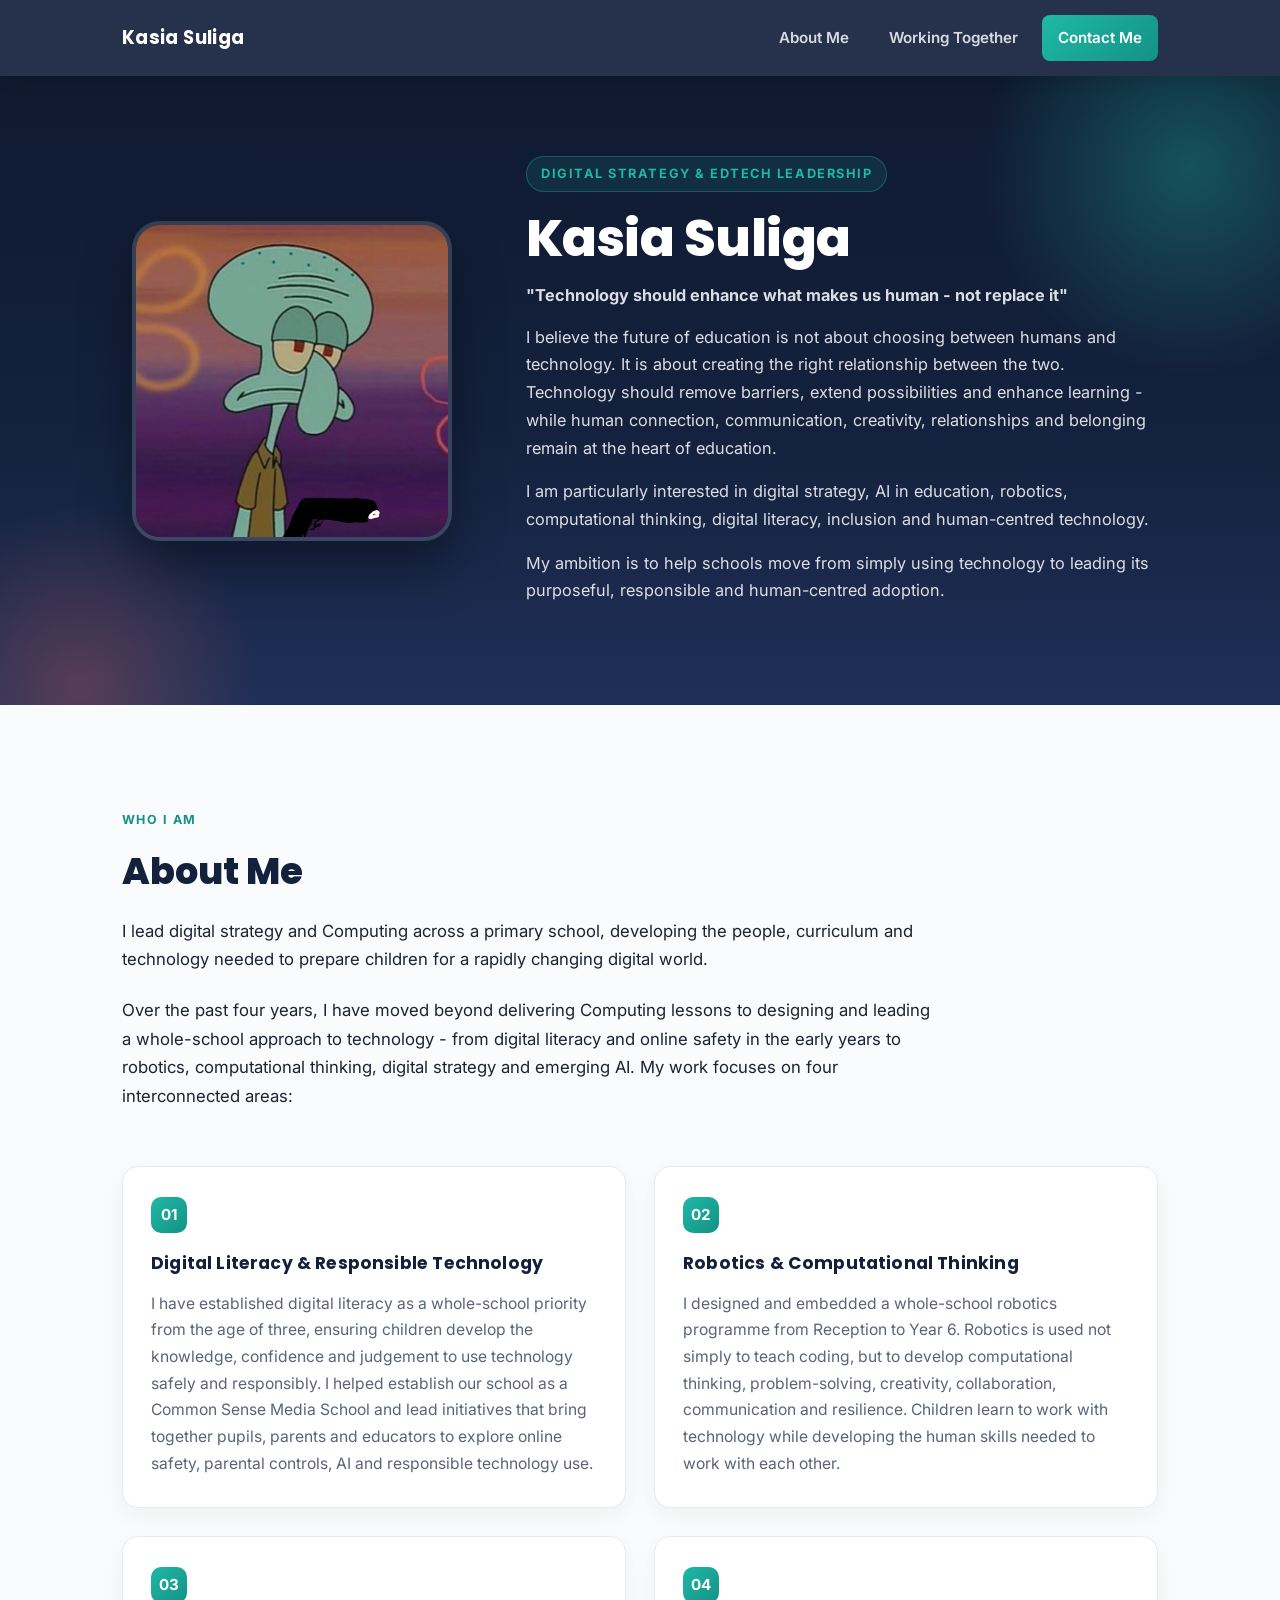
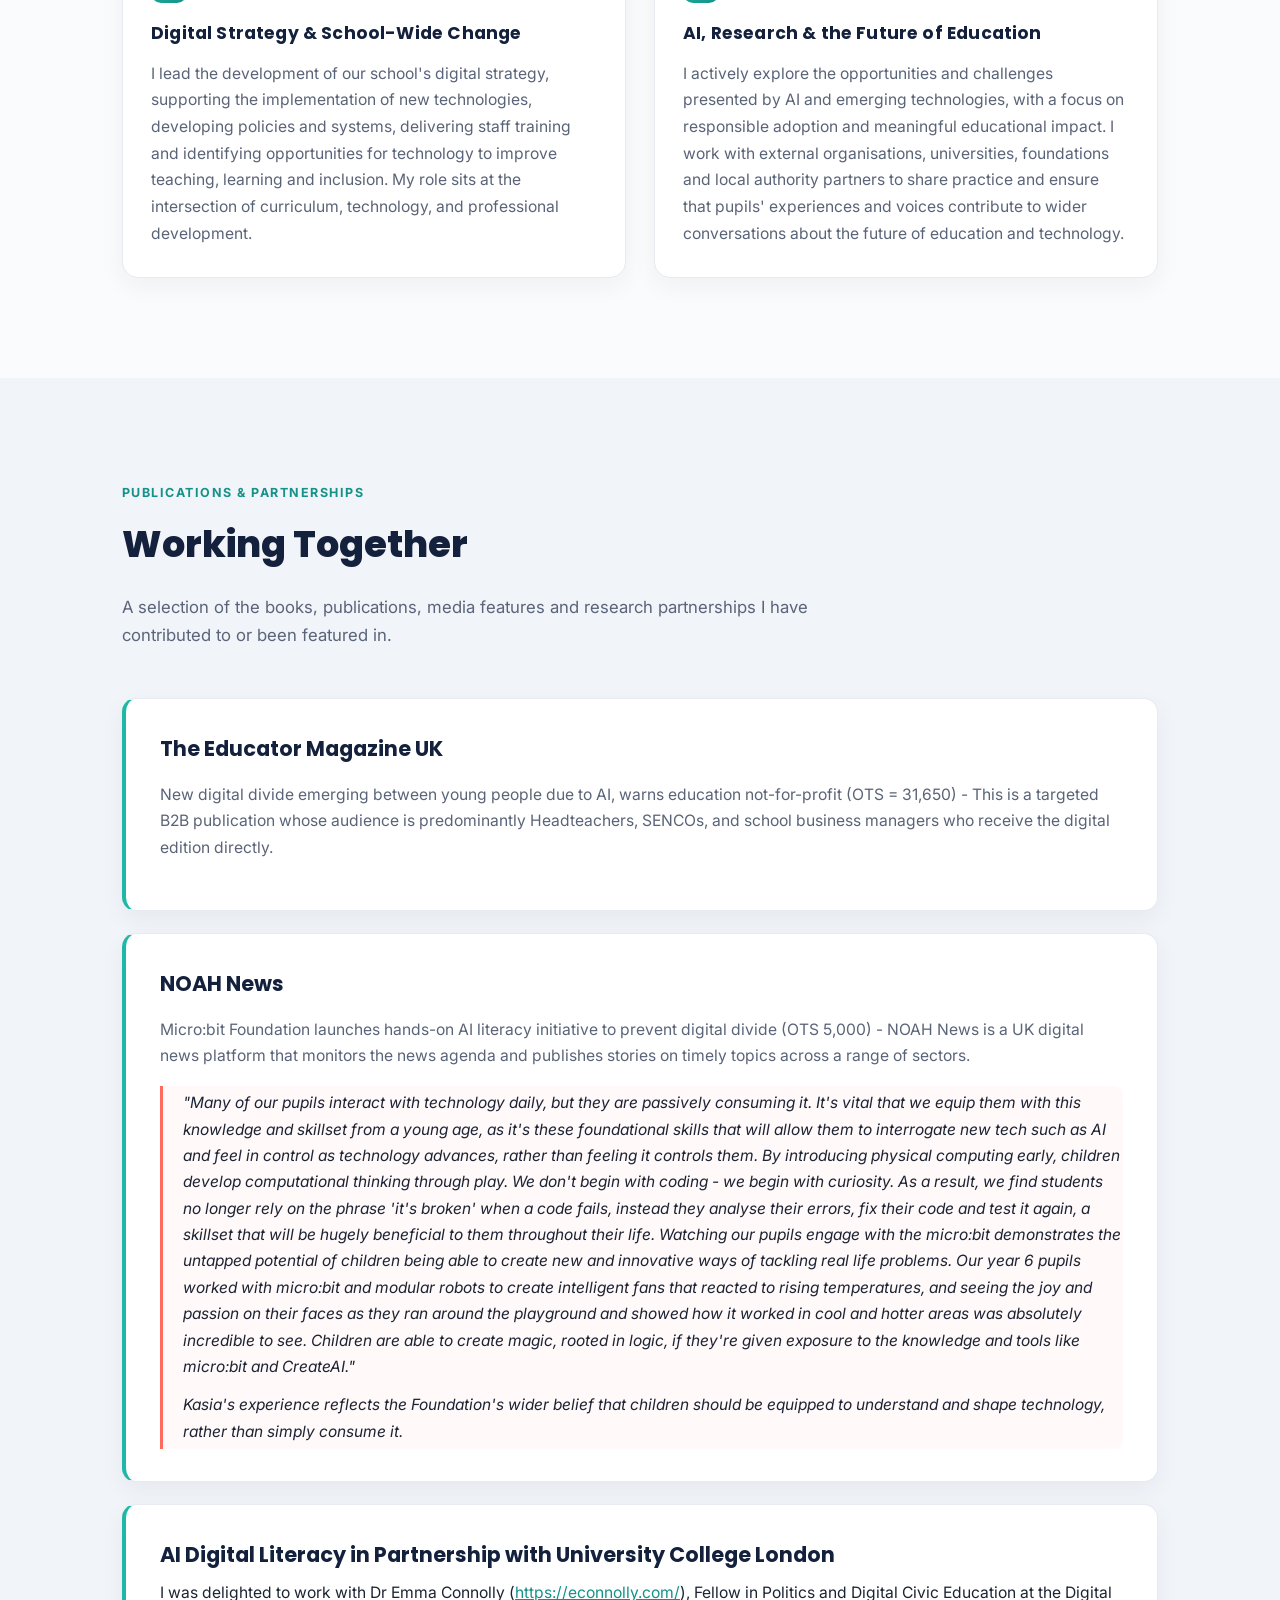
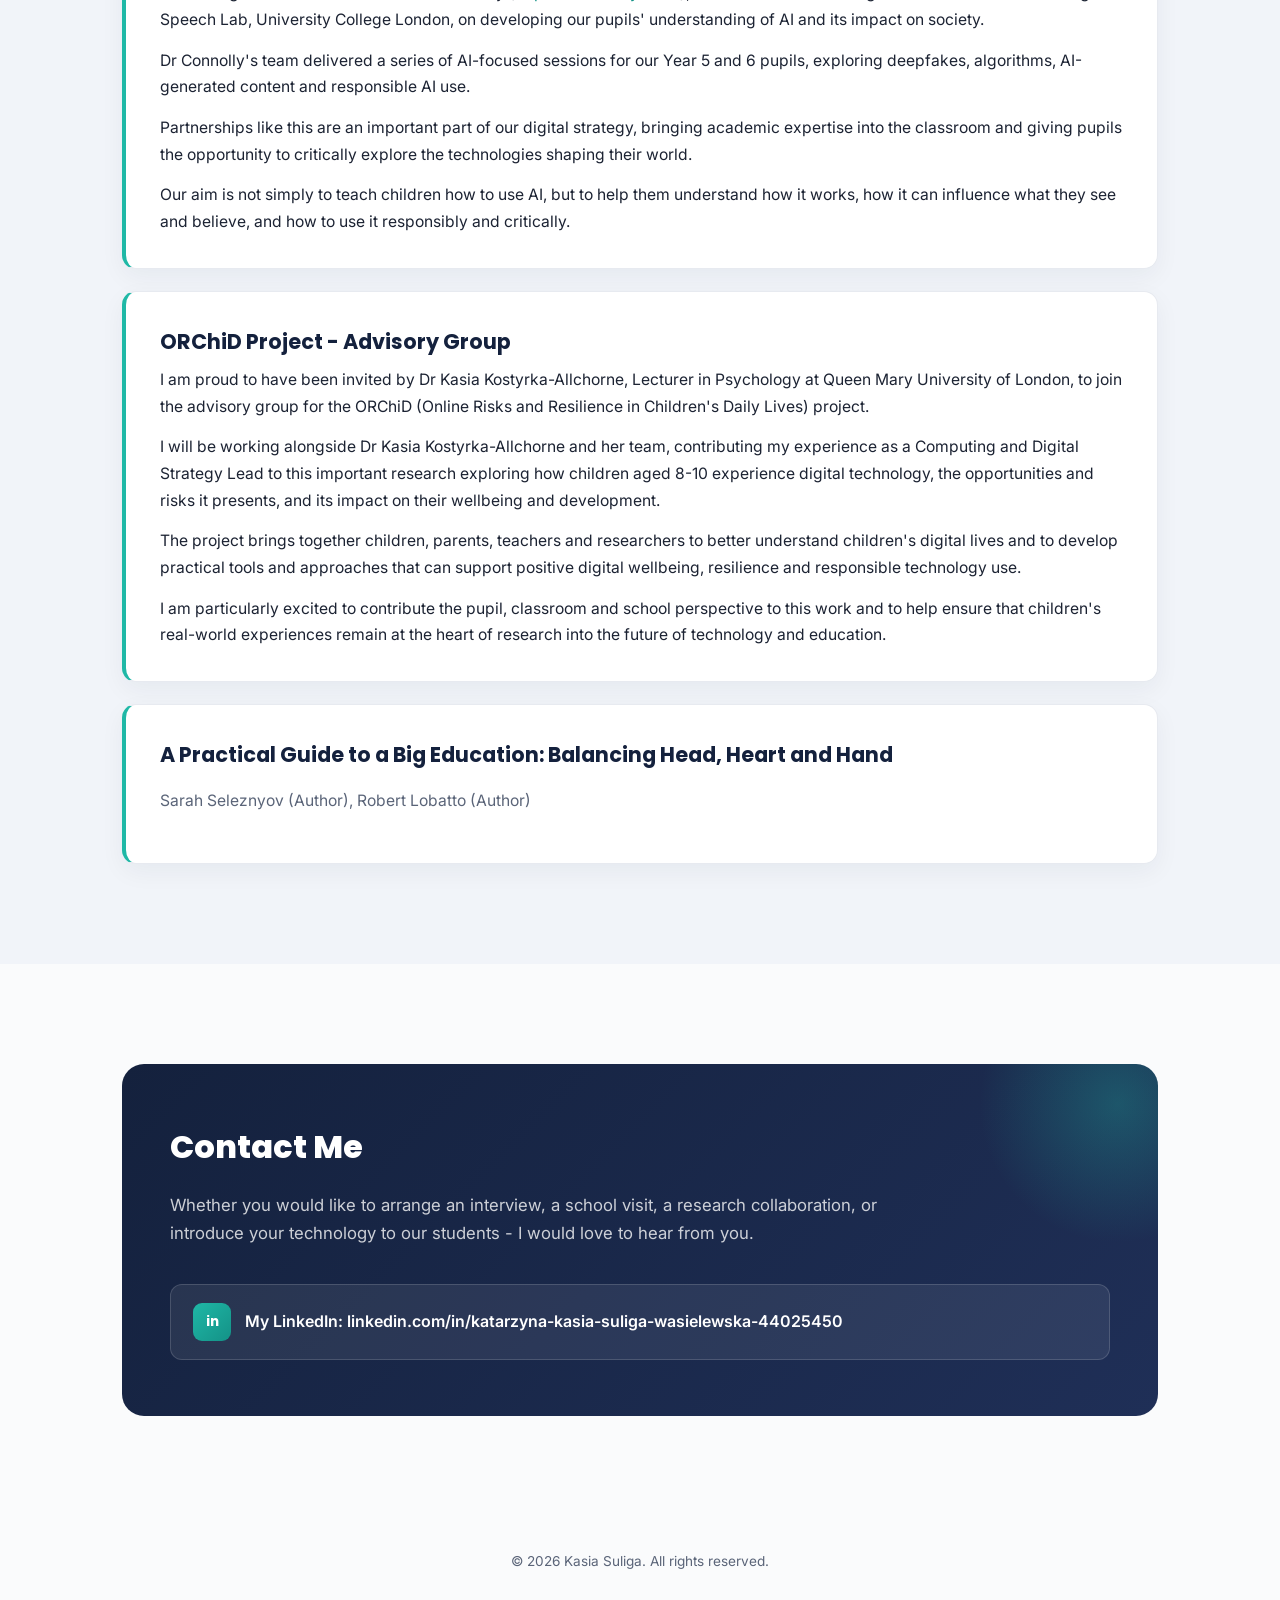
==== index.html @ d542f8f1 "first commit" ====
<!DOCTYPE html>
<html lang="en">
<head>
<meta charset="UTF-8">
<meta name="viewport" content="width=device-width, initial-scale=1.0">
<title>Kasia Suliga | Digital Strategy &amp; EdTech Leadership</title>
<link rel="preconnect" href="https://fonts.googleapis.com">
<link rel="preconnect" href="https://fonts.gstatic.com" crossorigin>
<link href="https://fonts.googleapis.com/css2?family=Poppins:wght@500;600;700;800&family=Inter:wght@400;500;600;700&display=swap" rel="stylesheet">
<link rel="stylesheet" href="style.css">
</head>
<body>

<header class="site-nav">
  <div class="nav-inner">
    <a class="nav-brand" href="#home">Kasia Suliga</a>
    <button class="nav-toggle" id="navToggle" aria-label="Toggle navigation">&#9776;</button>
    <ul class="nav-links" id="navLinks">
      <li><a href="#about-me" data-nav>About Me</a></li>
      <li><a href="#working-together" data-nav>Working Together</a></li>
      <li><a href="#contact-me" data-nav>Contact Me</a></li>
    </ul>
  </div>
</header>

<!-- ================= HOME / HERO ================= -->
<section id="home">
  <div class="container hero-grid">
    <div class="hero-photo-wrap">
      <img src="profile_photo.jpg" alt="Photo of Kasia Suliga">
    </div>
    <div class="hero-text">
      <span class="eyebrow">Digital Strategy &amp; EdTech Leadership</span>
      <h1 class="hero-name">Kasia Suliga</h1>
      <p class="hero-motto">"Technology should enhance what makes us human - not replace it"</p>
      <p>I believe the future of education is not about choosing between humans and technology. It is about creating the right relationship between the two. Technology should remove barriers, extend possibilities and enhance learning - while human connection, communication, creativity, relationships and belonging remain at the heart of education.</p>
      <p>I am particularly interested in digital strategy, AI in education, robotics, computational thinking, digital literacy, inclusion and human-centred technology.</p>
      <p>My ambition is to help schools move from simply using technology to leading its purposeful, responsible and human-centred adoption.</p>
    </div>
  </div>
</section>

<!-- ================= ABOUT ME ================= -->
<section id="about-me" class="section">
  <div class="container">
    <span class="section-kicker">Who I Am</span>
    <h2 class="section-heading">About Me</h2>

    <div class="about-lead">
      <p>I lead digital strategy and Computing across a primary school, developing the people, curriculum and technology needed to prepare children for a rapidly changing digital world.</p>
      <p>Over the past four years, I have moved beyond delivering Computing lessons to designing and leading a whole-school approach to technology - from digital literacy and online safety in the early years to robotics, computational thinking, digital strategy and emerging AI. My work focuses on four interconnected areas:</p>
    </div>

    <div class="pillars">
      <div class="pillar-card">
        <span class="pillar-number">01</span>
        <h3>Digital Literacy &amp; Responsible Technology</h3>
        <p>I have established digital literacy as a whole-school priority from the age of three, ensuring children develop the knowledge, confidence and judgement to use technology safely and responsibly. I helped establish our school as a Common Sense Media School and lead initiatives that bring together pupils, parents and educators to explore online safety, parental controls, AI and responsible technology use.</p>
      </div>

      <div class="pillar-card">
        <span class="pillar-number">02</span>
        <h3>Robotics &amp; Computational Thinking</h3>
        <p>I designed and embedded a whole-school robotics programme from Reception to Year 6. Robotics is used not simply to teach coding, but to develop computational thinking, problem-solving, creativity, collaboration, communication and resilience. Children learn to work with technology while developing the human skills needed to work with each other.</p>
      </div>

      <div class="pillar-card">
        <span class="pillar-number">03</span>
        <h3>Digital Strategy &amp; School-Wide Change</h3>
        <p>I lead the development of our school's digital strategy, supporting the implementation of new technologies, developing policies and systems, delivering staff training and identifying opportunities for technology to improve teaching, learning and inclusion. My role sits at the intersection of curriculum, technology, and professional development.</p>
      </div>

      <div class="pillar-card">
        <span class="pillar-number">04</span>
        <h3>AI, Research &amp; the Future of Education</h3>
        <p>I actively explore the opportunities and challenges presented by AI and emerging technologies, with a focus on responsible adoption and meaningful educational impact. I work with external organisations, universities, foundations and local authority partners to share practice and ensure that pupils' experiences and voices contribute to wider conversations about the future of education and technology.</p>
      </div>
    </div>
  </div>
</section>

<!-- ================= WORKING TOGETHER ================= -->
<section id="working-together" class="section section-alt">
  <div class="container">
    <span class="section-kicker">Publications &amp; Partnerships</span>
    <h2 class="section-heading">Working Together</h2>
    <p class="section-intro">A selection of the books, publications, media features and research partnerships I have contributed to or been featured in.</p>

    <div class="media-list">

      <div class="media-card">
        <h3 class="media-title">The Educator Magazine UK</h3>
        <p class="media-subtext">New digital divide emerging between young people due to AI, warns education not-for-profit (OTS = 31,650) - This is a targeted B2B publication whose audience is predominantly Headteachers, SENCOs, and school business managers who receive the digital edition directly.</p>
        <div class="media-body">
          <!-- Additional text can be added here -->
        </div>
      </div>

      <div class="media-card">
        <h3 class="media-title">NOAH News</h3>
        <p class="media-subtext">Micro:bit Foundation launches hands-on AI literacy initiative to prevent digital divide (OTS 5,000) - NOAH News is a UK digital news platform that monitors the news agenda and publishes stories on timely topics across a range of sectors.</p>
        <div class="media-quote">
          <p>"Many of our pupils interact with technology daily, but they are passively consuming it. It's vital that we equip them with this knowledge and skillset from a young age, as it's these foundational skills that will allow them to interrogate new tech such as AI and feel in control as technology advances, rather than feeling it controls them. By introducing physical computing early, children develop computational thinking through play. We don't begin with coding - we begin with curiosity. As a result, we find students no longer rely on the phrase 'it's broken' when a code fails, instead they analyse their errors, fix their code and test it again, a skillset that will be hugely beneficial to them throughout their life. Watching our pupils engage with the micro:bit demonstrates the untapped potential of children being able to create new and innovative ways of tackling real life problems. Our year 6 pupils worked with micro:bit and modular robots to create intelligent fans that reacted to rising temperatures, and seeing the joy and passion on their faces as they ran around the playground and showed how it worked in cool and hotter areas was absolutely incredible to see. Children are able to create magic, rooted in logic, if they're given exposure to the knowledge and tools like micro:bit and CreateAI."</p>
          <p>Kasia's experience reflects the Foundation's wider belief that children should be equipped to understand and shape technology, rather than simply consume it.</p>
        </div>
      </div>

      <div class="media-card">
        <h3 class="media-title">AI Digital Literacy in Partnership with University College London</h3>
        <div class="media-body">
          <p>I was delighted to work with Dr Emma Connolly (<a href="https://econnolly.com/" target="_blank" rel="noopener noreferrer">https://econnolly.com/</a>), Fellow in Politics and Digital Civic Education at the Digital Speech Lab, University College London, on developing our pupils' understanding of AI and its impact on society.</p>
          <p>Dr Connolly's team delivered a series of AI-focused sessions for our Year 5 and 6 pupils, exploring deepfakes, algorithms, AI-generated content and responsible AI use.</p>
          <p>Partnerships like this are an important part of our digital strategy, bringing academic expertise into the classroom and giving pupils the opportunity to critically explore the technologies shaping their world.</p>
          <p>Our aim is not simply to teach children how to use AI, but to help them understand how it works, how it can influence what they see and believe, and how to use it responsibly and critically.</p>
        </div>
      </div>

      <div class="media-card">
        <h3 class="media-title">ORChiD Project - Advisory Group</h3>
        <div class="media-body">
          <p>I am proud to have been invited by Dr Kasia Kostyrka-Allchorne, Lecturer in Psychology at Queen Mary University of London, to join the advisory group for the ORChiD (Online Risks and Resilience in Children's Daily Lives) project.</p>
          <p>I will be working alongside Dr Kasia Kostyrka-Allchorne and her team, contributing my experience as a Computing and Digital Strategy Lead to this important research exploring how children aged 8-10 experience digital technology, the opportunities and risks it presents, and its impact on their wellbeing and development.</p>
          <p>The project brings together children, parents, teachers and researchers to better understand children's digital lives and to develop practical tools and approaches that can support positive digital wellbeing, resilience and responsible technology use.</p>
          <p>I am particularly excited to contribute the pupil, classroom and school perspective to this work and to help ensure that children's real-world experiences remain at the heart of research into the future of technology and education.</p>
        </div>
      </div>

      <div class="media-card">
        <h3 class="media-title">A Practical Guide to a Big Education: Balancing Head, Heart and Hand</h3>
        <p class="media-subtext">Sarah Seleznyov (Author), Robert Lobatto (Author)</p>
        <div class="media-body">
          <!-- Additional text can be added here -->
        </div>
      </div>

    </div>
  </div>
</section>

<!-- ================= CONTACT ME ================= -->
<section id="contact-me" class="section">
  <div class="container">
    <div class="contact-panel">
      <h2>Contact Me</h2>
      <p class="section-intro">Whether you would like to arrange an interview, a school visit, a research collaboration, or introduce your technology to our students - I would love to hear from you.</p>
      <ul class="contact-list">
        <li>
          <a href="https://www.linkedin.com/in/katarzyna-kasia-suliga-wasielewska-44025450/" target="_blank" rel="noopener noreferrer">
            <span class="contact-icon">in</span>
            My LinkedIn: linkedin.com/in/katarzyna-kasia-suliga-wasielewska-44025450
          </a>
        </li>
      </ul>
    </div>
  </div>
</section>

<footer>
  &copy; 2026 Kasia Suliga. All rights reserved.
</footer>

<script src="script.js"></script>

</body>
</html>
---- style.css ----
:root{
  --navy:#14213d;
  --navy-light:#1f2f57;
  --teal:#1fb8a6;
  --teal-dark:#149287;
  --coral:#ff6b5e;
  --bg:#fafbfc;
  --card:#ffffff;
  --text:#1c2333;
  --text-soft:#5a6478;
  --border:#e7eaf0;
  --nav-height:76px;
}
*{box-sizing:border-box;}
html{scroll-behavior:smooth;}
body{
  margin:0;
  font-family:'Inter',sans-serif;
  color:var(--text);
  background:var(--bg);
  line-height:1.7;
}
h1,h2,h3,h4{
  font-family:'Poppins',sans-serif;
  margin:0;
}
a{color:var(--teal-dark);}
section{scroll-margin-top:var(--nav-height);}
.container{
  max-width:1100px;
  margin:0 auto;
  padding:0 32px;
}

/* ---------- NAV ---------- */
header.site-nav{
  position:sticky;
  top:0;
  z-index:100;
  height:var(--nav-height);
  display:flex;
  align-items:center;
  background:rgba(20,33,61,0.92);
  backdrop-filter:blur(10px);
  box-shadow:0 2px 18px rgba(0,0,0,0.12);
}
.nav-inner{
  width:100%;
  max-width:1100px;
  margin:0 auto;
  padding:0 32px;
  display:flex;
  align-items:center;
  justify-content:space-between;
}
.nav-brand{
  color:#fff;
  font-family:'Poppins',sans-serif;
  font-weight:700;
  font-size:1.15rem;
  letter-spacing:0.02em;
  text-decoration:none;
  cursor:pointer;
}
.nav-links{
  display:flex;
  gap:8px;
  list-style:none;
  margin:0;
  padding:0;
}
.nav-links li a{
  display:inline-block;
  color:rgba(255,255,255,0.82);
  text-decoration:none;
  font-weight:600;
  font-size:0.95rem;
  padding:10px 16px;
  border-radius:8px;
  transition:all 0.2s ease;
  position:relative;
}
.nav-links li a:hover{
  color:#fff;
  background:rgba(255,255,255,0.08);
}
.nav-links li a.active{
  color:#fff;
  background:linear-gradient(135deg,var(--teal),var(--teal-dark));
}
.nav-toggle{
  display:none;
  background:none;
  border:none;
  color:#fff;
  font-size:1.6rem;
  cursor:pointer;
}

/* ---------- HERO / HOME ---------- */
#home{
  padding:80px 0 100px;
  background:linear-gradient(180deg,#0f1a30 0%,var(--navy) 55%,var(--navy-light) 100%);
  color:#fff;
  position:relative;
  overflow:hidden;
}
#home::before{
  content:"";
  position:absolute;
  top:-120px;
  right:-120px;
  width:420px;
  height:420px;
  border-radius:50%;
  background:radial-gradient(circle,rgba(31,184,166,0.35),transparent 70%);
}
#home::after{
  content:"";
  position:absolute;
  bottom:-160px;
  left:-100px;
  width:360px;
  height:360px;
  border-radius:50%;
  background:radial-gradient(circle,rgba(255,107,94,0.25),transparent 70%);
}
.hero-grid{
  position:relative;
  z-index:1;
  display:grid;
  grid-template-columns:340px 1fr;
  gap:64px;
  align-items:center;
}
.hero-photo-wrap{
  display:flex;
  justify-content:center;
}
.hero-photo-wrap img{
  width:320px;
  height:320px;
  object-fit:cover;
  border-radius:28px;
  border:4px solid rgba(255,255,255,0.15);
  box-shadow:0 25px 50px rgba(0,0,0,0.4);
}
.eyebrow{
  display:inline-block;
  font-size:0.8rem;
  font-weight:700;
  letter-spacing:0.12em;
  text-transform:uppercase;
  color:var(--teal);
  background:rgba(31,184,166,0.12);
  border:1px solid rgba(31,184,166,0.35);
  padding:6px 14px;
  border-radius:999px;
  margin-bottom:18px;
}
.hero-name{
  font-size:3.2rem;
  font-weight:800;
  line-height:1.1;
  margin-bottom:18px;
  letter-spacing:-0.01em;
}
.hero-motto{
  font-size:1.45rem;
  font-weight:700;
  color:var(--teal);
  margin-bottom:22px;
  line-height:1.45;
}
.hero-text p{
  font-size:1.02rem;
  color:rgba(255,255,255,0.85);
  margin:0 0 16px;
  max-width:640px;
}
.hero-text p:last-child{margin-bottom:0;}

/* ---------- SECTION SHARED ---------- */
.section{
  padding:100px 0;
}
.section-alt{
  background:#f1f4f9;
}
.section-heading{
  font-size:2.3rem;
  font-weight:800;
  color:var(--navy);
  margin-bottom:14px;
}
.section-kicker{
  display:inline-block;
  font-size:0.78rem;
  font-weight:700;
  letter-spacing:0.12em;
  text-transform:uppercase;
  color:var(--teal-dark);
  margin-bottom:10px;
}
.section-intro{
  max-width:760px;
  color:var(--text-soft);
  font-size:1.05rem;
  margin-bottom:48px;
}

/* ---------- ABOUT ME ---------- */
.about-lead p{
  max-width:820px;
  font-size:1.05rem;
  color:var(--text);
  margin:0 0 22px;
}
.pillars{
  margin-top:56px;
  display:grid;
  grid-template-columns:repeat(2,1fr);
  gap:28px;
}
.pillar-card{
  background:var(--card);
  border:1px solid var(--border);
  border-radius:16px;
  padding:30px 28px;
  box-shadow:0 8px 24px rgba(20,33,61,0.05);
  transition:transform 0.2s ease, box-shadow 0.2s ease;
}
.pillar-card:hover{
  transform:translateY(-4px);
  box-shadow:0 16px 32px rgba(20,33,61,0.10);
}
.pillar-number{
  display:inline-flex;
  align-items:center;
  justify-content:center;
  width:36px;
  height:36px;
  border-radius:10px;
  background:linear-gradient(135deg,var(--teal),var(--teal-dark));
  color:#fff;
  font-weight:700;
  font-size:0.95rem;
  margin-bottom:16px;
}
.pillar-card h3{
  font-size:1.08rem;
  font-weight:700;
  color:var(--navy);
  letter-spacing:0.01em;
  margin-bottom:12px;
}
.pillar-card p{
  color:var(--text-soft);
  font-size:0.98rem;
  margin:0;
}

/* ---------- WORKING TOGETHER ---------- */
.media-list{
  display:flex;
  flex-direction:column;
  gap:22px;
}
.media-card{
  background:var(--card);
  border:1px solid var(--border);
  border-left:4px solid var(--teal);
  border-radius:14px;
  padding:32px 34px;
  box-shadow:0 8px 24px rgba(20,33,61,0.05);
}
.media-title{
  font-size:1.3rem;
  font-weight:700;
  color:var(--navy);
  margin-bottom:8px;
}
.media-subtext{
  color:var(--text-soft);
  font-size:0.98rem;
  margin-bottom:16px;
}
.media-body p{
  margin:0 0 14px;
  color:var(--text);
  font-size:0.98rem;
}
.media-body p:last-child{margin-bottom:0;}
.media-quote{
  border-left:3px solid var(--coral);
  padding:4px 0 4px 20px;
  color:var(--text);
  font-style:italic;
  font-size:0.97rem;
  background:rgba(255,107,94,0.04);
  border-radius:0 8px 8px 0;
}
.media-quote p{margin:0 0 12px;}
.media-quote p:last-child{margin-bottom:0;}

/* ---------- CONTACT ---------- */
.contact-panel{
  background:linear-gradient(135deg,var(--navy),var(--navy-light));
  border-radius:22px;
  padding:56px 48px;
  color:#fff;
  position:relative;
  overflow:hidden;
}
.contact-panel::before{
  content:"";
  position:absolute;
  top:-100px;
  right:-100px;
  width:280px;
  height:280px;
  border-radius:50%;
  background:radial-gradient(circle,rgba(31,184,166,0.3),transparent 70%);
}
.contact-panel h2{
  position:relative;
  z-index:1;
  font-size:2rem;
  font-weight:800;
  margin-bottom:12px;
}
.contact-panel .section-intro{
  position:relative;
  z-index:1;
  color:rgba(255,255,255,0.78);
  margin-bottom:36px;
}
.contact-list{
  position:relative;
  z-index:1;
  list-style:none;
  margin:0;
  padding:0;
  display:flex;
  flex-direction:column;
  gap:14px;
}
.contact-list li a{
  display:flex;
  align-items:center;
  gap:14px;
  background:rgba(255,255,255,0.08);
  border:1px solid rgba(255,255,255,0.15);
  padding:18px 22px;
  border-radius:12px;
  color:#fff;
  text-decoration:none;
  font-weight:600;
  font-size:1rem;
  transition:all 0.2s ease;
}
.contact-list li a:hover{
  background:rgba(31,184,166,0.25);
  border-color:var(--teal);
  transform:translateX(6px);
}
.contact-icon{
  display:inline-flex;
  align-items:center;
  justify-content:center;
  width:38px;
  height:38px;
  border-radius:9px;
  background:linear-gradient(135deg,var(--teal),var(--teal-dark));
  flex-shrink:0;
  font-family:'Poppins',sans-serif;
  font-weight:700;
  font-size:0.85rem;
}

footer{
  text-align:center;
  padding:34px 20px;
  color:var(--text-soft);
  font-size:0.85rem;
  background:var(--bg);
}

/* ---------- RESPONSIVE ---------- */
@media (max-width:860px){
  .hero-grid{grid-template-columns:1fr;text-align:center;}
  .hero-text p{margin-left:auto;margin-right:auto;}
  .hero-photo-wrap img{width:240px;height:240px;}
  .pillars{grid-template-columns:1fr;}
  .nav-links{
    position:absolute;
    top:var(--nav-height);
    left:0;
    right:0;
    background:var(--navy);
    flex-direction:column;
    padding:12px;
    display:none;
    gap:4px;
  }
  .nav-links.open{display:flex;}
  .nav-toggle{display:block;}
  .contact-panel{padding:40px 26px;}
}
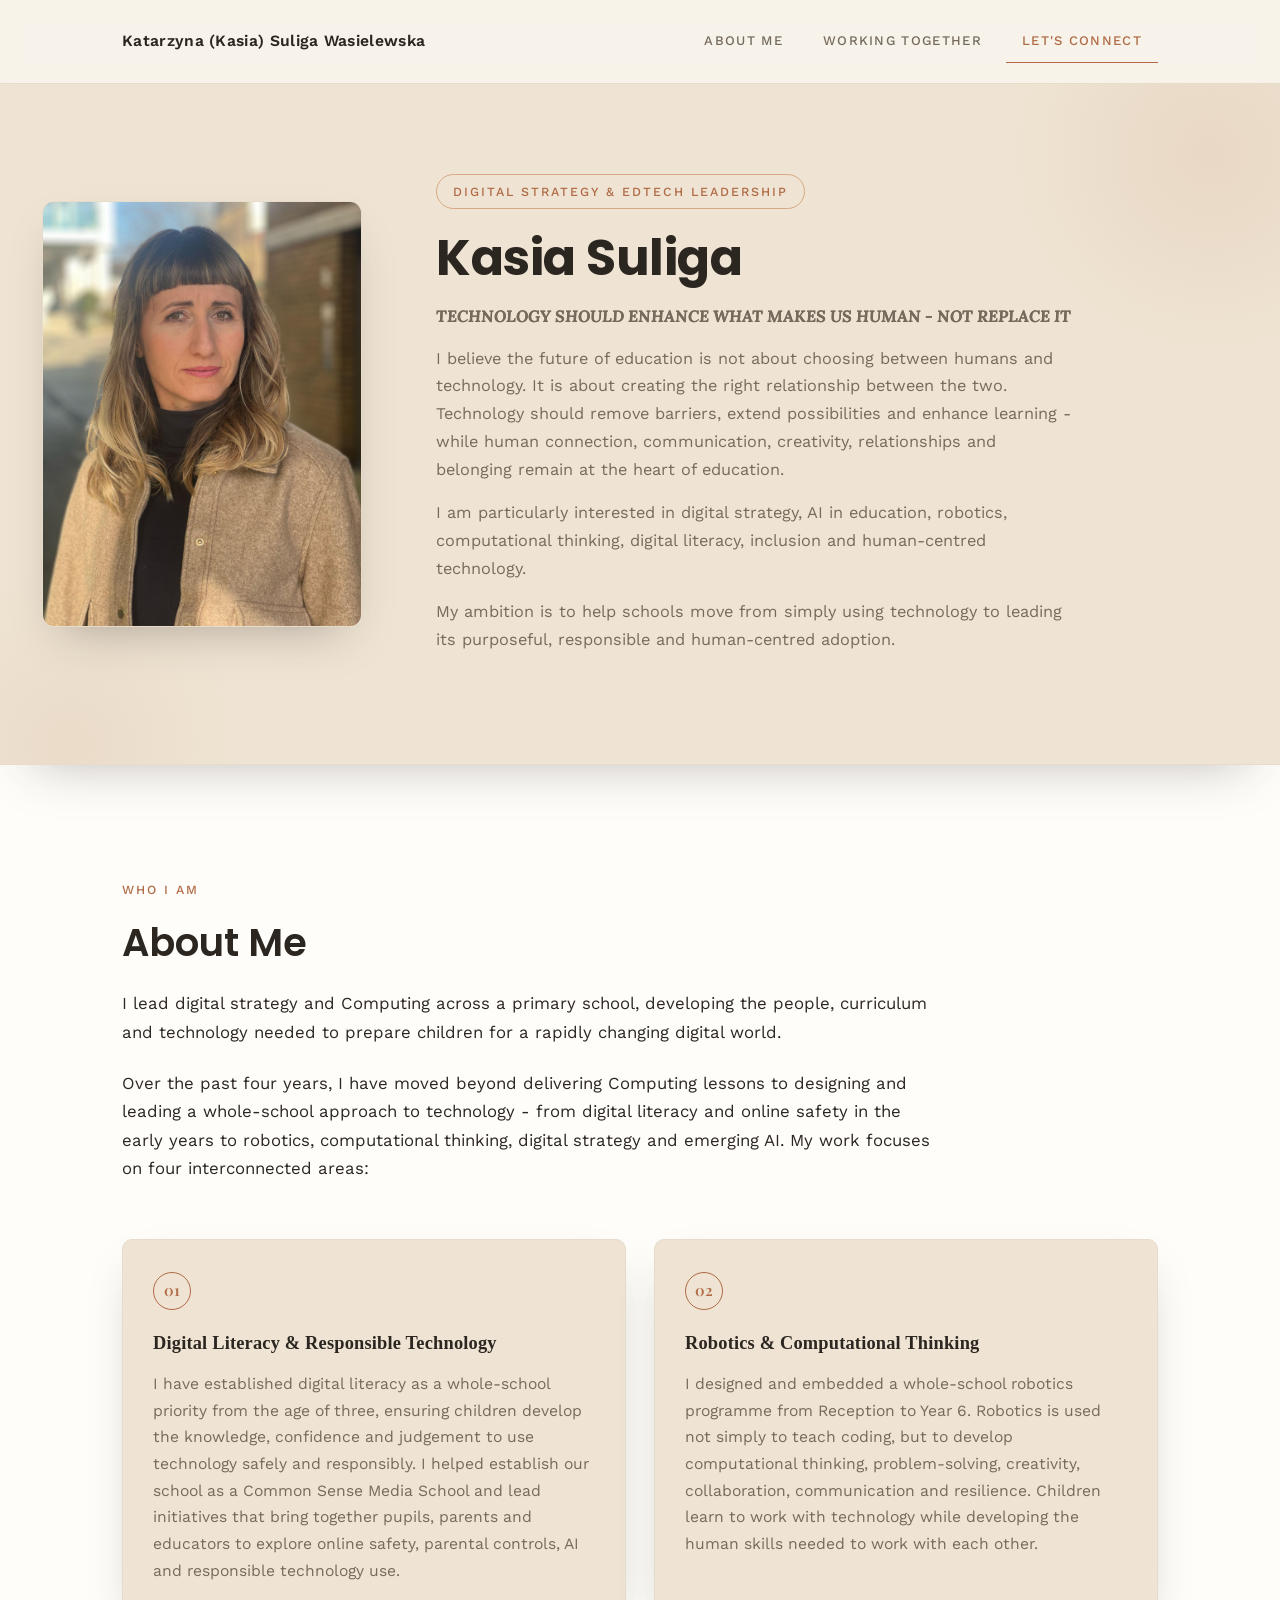
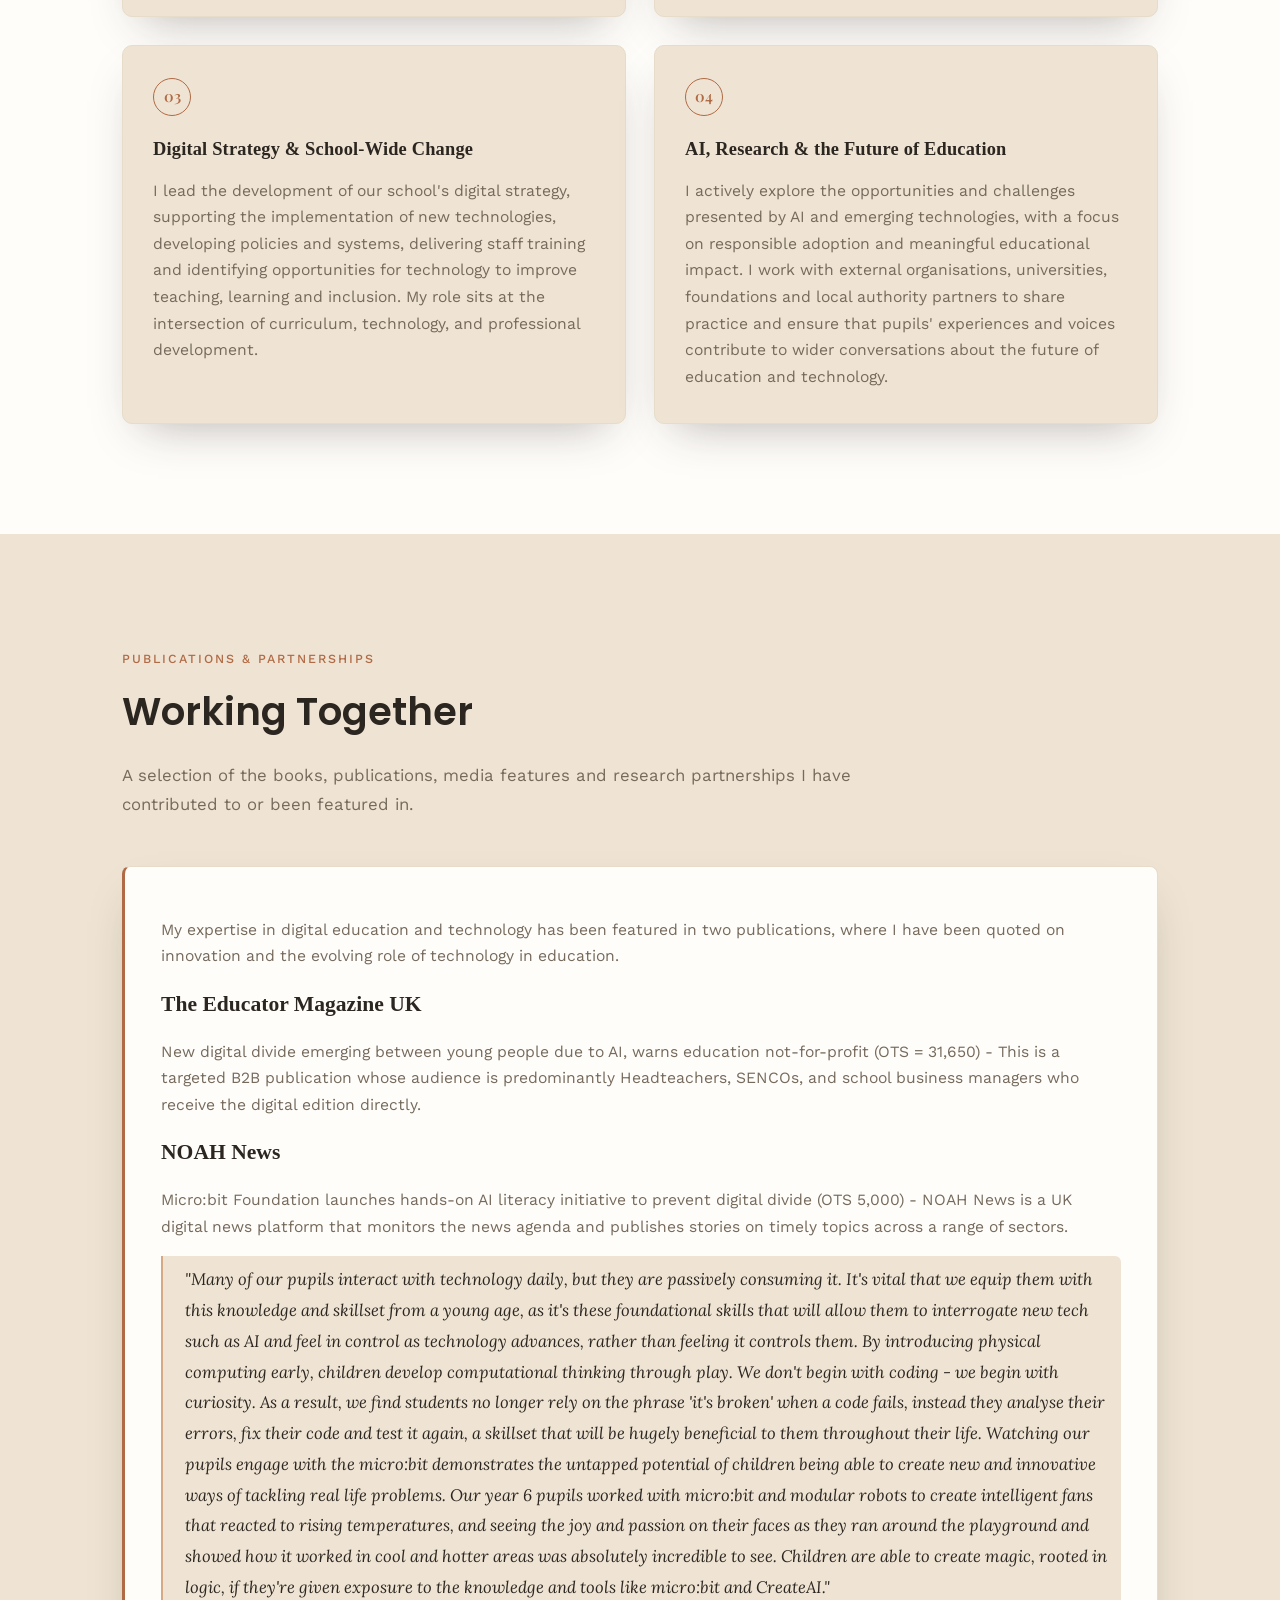
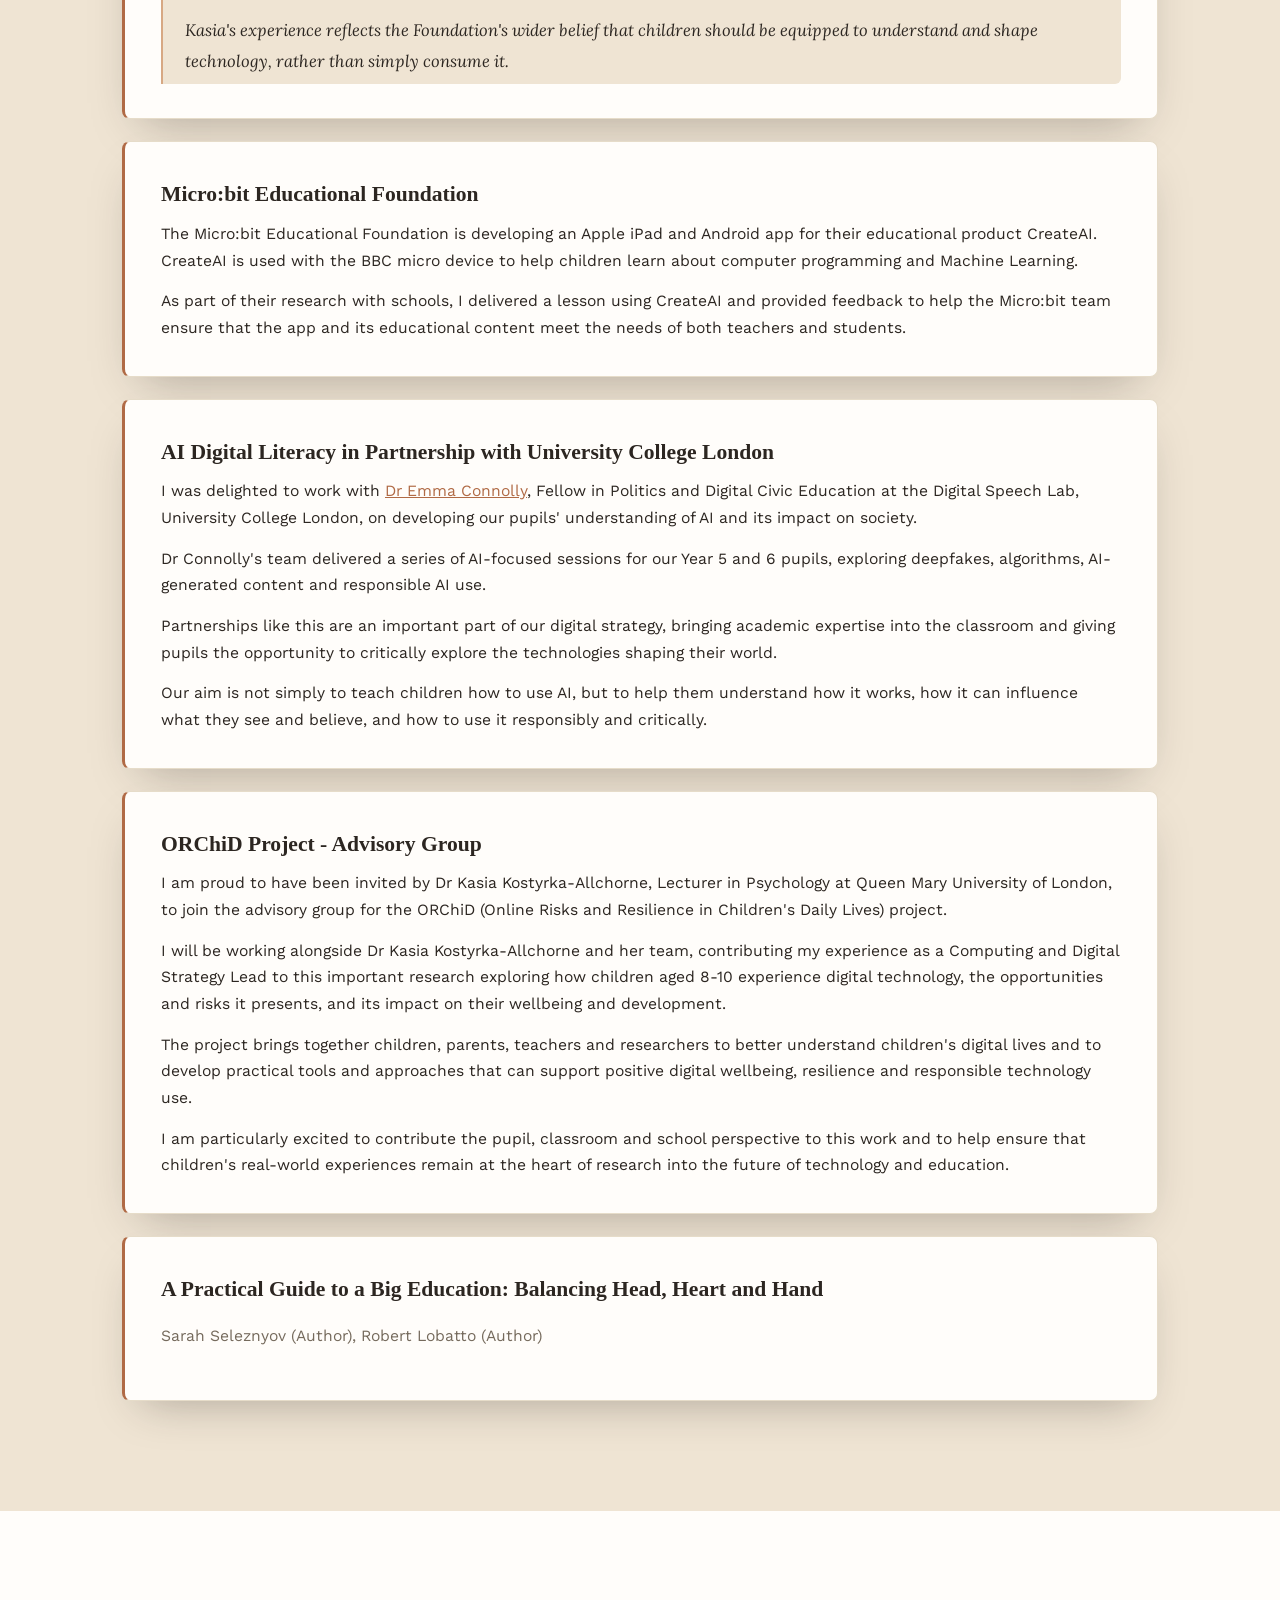
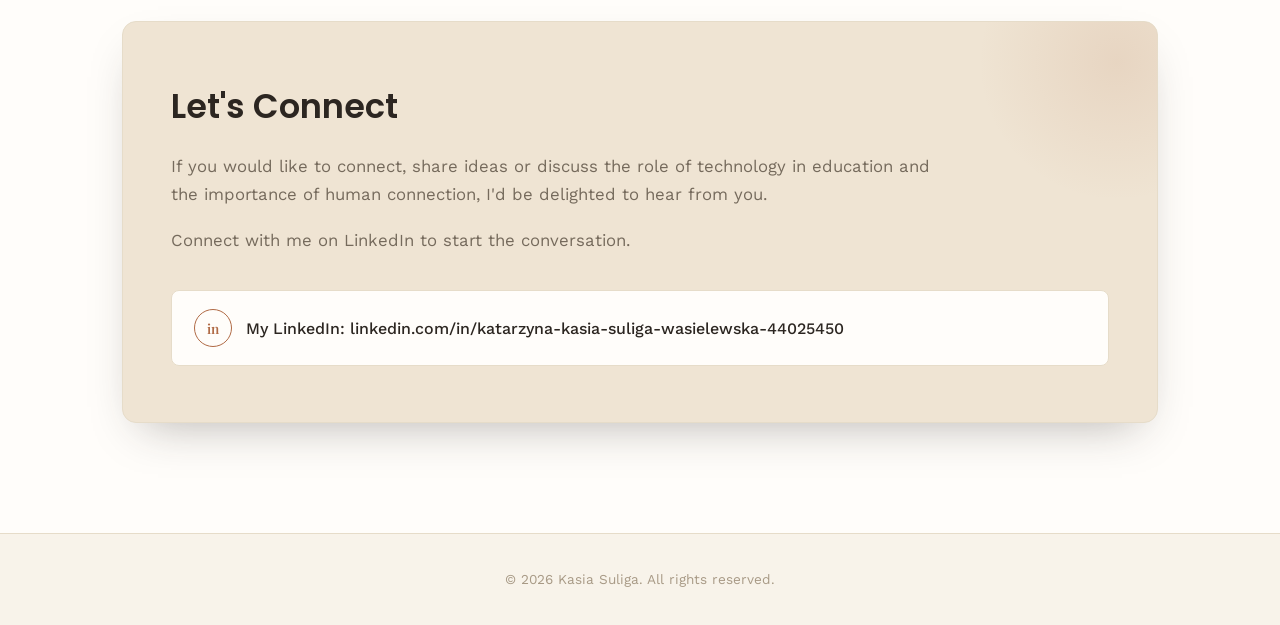
==== commit 559bc10b: "Update index.html, script.js, and style.css for content and styling improvements" ====
--- a/index.html
+++ b/index.html
@@ -4,21 +4,22 @@
 <meta charset="UTF-8">
 <meta name="viewport" content="width=device-width, initial-scale=1.0">
 <title>Kasia Suliga | Digital Strategy &amp; EdTech Leadership</title>
+<link rel="icon" type="image/jpeg" href="profile_photo.jpg">
 <link rel="preconnect" href="https://fonts.googleapis.com">
 <link rel="preconnect" href="https://fonts.gstatic.com" crossorigin>
-<link href="https://fonts.googleapis.com/css2?family=Poppins:wght@500;600;700;800&family=Inter:wght@400;500;600;700&display=swap" rel="stylesheet">
+<link href="https://fonts.googleapis.com/css2?family=Playfair+Display:ital,wght@0,500;0,600;0,700;1,500;1,600;1,700&family=Lora:ital,wght@0,400;0,500;0,700;1,400;1,500;1,700&family=Work+Sans:wght@300;400;500;600&family=Poppins:wght@600;700;800&display=swap" rel="stylesheet">
 <link rel="stylesheet" href="style.css">
 </head>
 <body>
 
 <header class="site-nav">
   <div class="nav-inner">
-    <a class="nav-brand" href="#home">Kasia Suliga</a>
+    <a class="nav-brand" href="#home">Katarzyna (Kasia) Suliga Wasielewska</a>
     <button class="nav-toggle" id="navToggle" aria-label="Toggle navigation">&#9776;</button>
     <ul class="nav-links" id="navLinks">
       <li><a href="#about-me" data-nav>About Me</a></li>
       <li><a href="#working-together" data-nav>Working Together</a></li>
-      <li><a href="#contact-me" data-nav>Contact Me</a></li>
+      <li><a href="#contact-me" data-nav>Let's Connect</a></li>
     </ul>
   </div>
 </header>
@@ -32,7 +33,7 @@
     <div class="hero-text">
       <span class="eyebrow">Digital Strategy &amp; EdTech Leadership</span>
       <h1 class="hero-name">Kasia Suliga</h1>
-      <p class="hero-motto">"Technology should enhance what makes us human - not replace it"</p>
+      <p class="hero-motto">Technology should enhance what makes us human <span class="motto-tail">- not replace it</span></p>
       <p>I believe the future of education is not about choosing between humans and technology. It is about creating the right relationship between the two. Technology should remove barriers, extend possibilities and enhance learning - while human connection, communication, creativity, relationships and belonging remain at the heart of education.</p>
       <p>I am particularly interested in digital strategy, AI in education, robotics, computational thinking, digital literacy, inclusion and human-centred technology.</p>
       <p>My ambition is to help schools move from simply using technology to leading its purposeful, responsible and human-centred adoption.</p>
@@ -89,14 +90,10 @@
     <div class="media-list">
 
       <div class="media-card">
+        <p class="media-subtext">My expertise in digital education and technology has been featured in two publications, where I have been quoted on innovation and the evolving role of technology in education.</p>
         <h3 class="media-title">The Educator Magazine UK</h3>
         <p class="media-subtext">New digital divide emerging between young people due to AI, warns education not-for-profit (OTS = 31,650) - This is a targeted B2B publication whose audience is predominantly Headteachers, SENCOs, and school business managers who receive the digital edition directly.</p>
-        <div class="media-body">
-          <!-- Additional text can be added here -->
-        </div>
-      </div>
-
-      <div class="media-card">
+        <!-- Additional text can be added here -->
         <h3 class="media-title">NOAH News</h3>
         <p class="media-subtext">Micro:bit Foundation launches hands-on AI literacy initiative to prevent digital divide (OTS 5,000) - NOAH News is a UK digital news platform that monitors the news agenda and publishes stories on timely topics across a range of sectors.</p>
         <div class="media-quote">
@@ -106,9 +103,17 @@
       </div>
 
       <div class="media-card">
+        <h3 class="media-title">Micro:bit Educational Foundation</h3>
+        <div class="media-body">
+          <p>The Micro:bit Educational Foundation is developing an Apple iPad and Android app for their educational product CreateAI. CreateAI is used with the BBC micro device to help children learn about computer programming and Machine Learning.</p>
+          <p>As part of their research with schools, I delivered a lesson using CreateAI and provided feedback to help the Micro:bit team ensure that the app and its educational content meet the needs of both teachers and students.</p>
+        </div>
+      </div>
+
+      <div class="media-card">
         <h3 class="media-title">AI Digital Literacy in Partnership with University College London</h3>
         <div class="media-body">
-          <p>I was delighted to work with Dr Emma Connolly (<a href="https://econnolly.com/" target="_blank" rel="noopener noreferrer">https://econnolly.com/</a>), Fellow in Politics and Digital Civic Education at the Digital Speech Lab, University College London, on developing our pupils' understanding of AI and its impact on society.</p>
+          <p>I was delighted to work with <a href="https://econnolly.com/" target="_blank" rel="noopener noreferrer">Dr Emma Connolly</a>, Fellow in Politics and Digital Civic Education at the Digital Speech Lab, University College London, on developing our pupils' understanding of AI and its impact on society.</p>
           <p>Dr Connolly's team delivered a series of AI-focused sessions for our Year 5 and 6 pupils, exploring deepfakes, algorithms, AI-generated content and responsible AI use.</p>
           <p>Partnerships like this are an important part of our digital strategy, bringing academic expertise into the classroom and giving pupils the opportunity to critically explore the technologies shaping their world.</p>
           <p>Our aim is not simply to teach children how to use AI, but to help them understand how it works, how it can influence what they see and believe, and how to use it responsibly and critically.</p>
@@ -141,8 +146,9 @@
 <section id="contact-me" class="section">
   <div class="container">
     <div class="contact-panel">
-      <h2>Contact Me</h2>
-      <p class="section-intro">Whether you would like to arrange an interview, a school visit, a research collaboration, or introduce your technology to our students - I would love to hear from you.</p>
+      <h2>Let's Connect</h2>
+      <p class="section-intro">If you would like to connect, share ideas or discuss the role of technology in education and the importance of human connection, I'd be delighted to hear from you.</p>
+      <p class="section-intro">Connect with me on LinkedIn to start the conversation.</p>
       <ul class="contact-list">
         <li>
           <a href="https://www.linkedin.com/in/katarzyna-kasia-suliga-wasielewska-44025450/" target="_blank" rel="noopener noreferrer">
--- a/style.css
+++ b/style.css
@@ -1,30 +1,30 @@
 :root{
-  --navy:#14213d;
-  --navy-light:#1f2f57;
-  --teal:#1fb8a6;
-  --teal-dark:#149287;
-  --coral:#ff6b5e;
-  --bg:#fafbfc;
-  --card:#ffffff;
-  --text:#1c2333;
-  --text-soft:#5a6478;
-  --border:#e7eaf0;
-  --nav-height:76px;
+  --cream:#f8f3ea;
+  --cream-deep:#efe4d3;
+  --paper:#fffdfa;
+  --ink:#2c2621;
+  --ink-soft:#756a5c;
+  --ink-faint:#a89a86;
+  --accent:#b06a45;
+  --accent-dark:#823f22;
+  --accent-soft:#d7a883;
+  --border:#e6dcc9;
+  --nav-height:84px;
 }
 *{box-sizing:border-box;}
 html{scroll-behavior:smooth;}
 body{
   margin:0;
-  font-family:'Inter',sans-serif;
-  color:var(--text);
-  background:var(--bg);
+  font-family:'Work Sans',sans-serif;
+  color:var(--ink);
+  background:var(--cream);
   line-height:1.7;
 }
 h1,h2,h3,h4{
-  font-family:'Poppins',sans-serif;
+  font-family:'Playfair Display',serif;
   margin:0;
 }
-a{color:var(--teal-dark);}
+a{color:var(--accent);}
 section{scroll-margin-top:var(--nav-height);}
 .container{
   max-width:1100px;
@@ -40,9 +40,9 @@
   height:var(--nav-height);
   display:flex;
   align-items:center;
-  background:rgba(20,33,61,0.92);
+  background:rgba(248,243,234,0.92);
   backdrop-filter:blur(10px);
-  box-shadow:0 2px 18px rgba(0,0,0,0.12);
+  border-bottom:1px solid var(--border);
 }
 .nav-inner{
   width:100%;
@@ -54,10 +54,12 @@
   justify-content:space-between;
 }
 .nav-brand{
-  color:#fff;
-  font-family:'Poppins',sans-serif;
-  font-weight:700;
-  font-size:1.15rem;
+  color:var(--ink);
+  font-family:'Work Sans',sans-serif;
+  font-weight:600;
+  font-style:normal;
+  font-size:0.98rem;
+  line-height:1.3;
   letter-spacing:0.02em;
   text-decoration:none;
   cursor:pointer;
@@ -71,59 +73,65 @@
 }
 .nav-links li a{
   display:inline-block;
-  color:rgba(255,255,255,0.82);
+  color:var(--ink-soft);
   text-decoration:none;
-  font-weight:600;
-  font-size:0.95rem;
+  font-weight:500;
+  font-size:0.82rem;
+  letter-spacing:0.1em;
+  text-transform:uppercase;
   padding:10px 16px;
-  border-radius:8px;
+  border-bottom:1px solid transparent;
   transition:all 0.2s ease;
   position:relative;
 }
 .nav-links li a:hover{
-  color:#fff;
-  background:rgba(255,255,255,0.08);
+  color:var(--ink);
 }
 .nav-links li a.active{
-  color:#fff;
-  background:linear-gradient(135deg,var(--teal),var(--teal-dark));
+  color:var(--accent);
+  border-bottom:1px solid var(--accent);
 }
 .nav-toggle{
   display:none;
   background:none;
   border:none;
-  color:#fff;
+  color:var(--ink);
   font-size:1.6rem;
   cursor:pointer;
 }
 
 /* ---------- HERO / HOME ---------- */
 #home{
-  padding:80px 0 100px;
-  background:linear-gradient(180deg,#0f1a30 0%,var(--navy) 55%,var(--navy-light) 100%);
-  color:#fff;
+  padding:90px 0 110px;
+  background:var(--cream-deep);
+  color:var(--ink);
   position:relative;
   overflow:hidden;
+  border-bottom:1px solid var(--border);
+  box-shadow:0 30px 50px -35px rgba(44,38,33,0.35);
+}
+#home .container{
+  max-width:1900px;
 }
 #home::before{
   content:"";
   position:absolute;
-  top:-120px;
-  right:-120px;
+  top:-140px;
+  right:-140px;
   width:420px;
   height:420px;
   border-radius:50%;
-  background:radial-gradient(circle,rgba(31,184,166,0.35),transparent 70%);
+  background:radial-gradient(circle,rgba(176,106,69,0.10),transparent 70%);
 }
 #home::after{
   content:"";
   position:absolute;
   bottom:-160px;
-  left:-100px;
+  left:-110px;
   width:360px;
   height:360px;
   border-radius:50%;
-  background:radial-gradient(circle,rgba(255,107,94,0.25),transparent 70%);
+  background:radial-gradient(circle,rgba(176,106,69,0.07),transparent 70%);
 }
 .hero-grid{
   position:relative;
@@ -137,44 +145,60 @@
   display:flex;
   justify-content:center;
 }
+.hero-text{
+  min-width:0;
+}
 .hero-photo-wrap img{
   width:320px;
-  height:320px;
+  aspect-ratio:3/4;
+  height:auto;
   object-fit:cover;
-  border-radius:28px;
-  border:4px solid rgba(255,255,255,0.15);
-  box-shadow:0 25px 50px rgba(0,0,0,0.4);
+  border-radius:12px;
+  border:1px solid var(--border);
+  box-shadow:0 20px 45px -20px rgba(44,38,33,0.35);
 }
 .eyebrow{
   display:inline-block;
-  font-size:0.8rem;
+  font-size:0.78rem;
+  font-weight:500;
+  letter-spacing:0.16em;
+  text-transform:uppercase;
+  color:var(--accent);
+  background:transparent;
+  border:1px solid var(--accent-soft);
+  padding:6px 16px;
+  border-radius:999px;
+  margin-bottom:20px;
+}
+.hero-name{
+  font-family:'Avant Garde','Century Gothic','Poppins',sans-serif;
+  font-size:3.1rem;
   font-weight:700;
-  letter-spacing:0.12em;
-  text-transform:uppercase;
-  color:var(--teal);
-  background:rgba(31,184,166,0.12);
-  border:1px solid rgba(31,184,166,0.35);
-  padding:6px 14px;
-  border-radius:999px;
-  margin-bottom:18px;
-}
-.hero-name{
-  font-size:3.2rem;
-  font-weight:800;
-  line-height:1.1;
+  line-height:1.15;
   margin-bottom:18px;
   letter-spacing:-0.01em;
+  color:var(--ink);
 }
 .hero-motto{
-  font-size:1.45rem;
+  font-family:'Lora',serif;
+  font-style:italic;
+  font-size:1.5rem;
   font-weight:700;
-  color:var(--teal);
-  margin-bottom:22px;
-  line-height:1.45;
+  color:var(--accent-dark);
+  text-shadow:0 0 0.4px currentColor;
+  text-transform:uppercase;
+  white-space:normal;
+  max-width:none;
+  margin-bottom:24px;
+  line-height:1.5;
+}
+.motto-tail{white-space:nowrap;}
+.hero-text p.hero-motto{
+  max-width:none;
 }
 .hero-text p{
   font-size:1.02rem;
-  color:rgba(255,255,255,0.85);
+  color:var(--ink-soft);
   margin:0 0 16px;
   max-width:640px;
 }
@@ -182,29 +206,34 @@
 
 /* ---------- SECTION SHARED ---------- */
 .section{
-  padding:100px 0;
+  padding:110px 0;
+  background:var(--paper);
 }
 .section-alt{
-  background:#f1f4f9;
+  background:var(--cream-deep);
 }
 .section-heading{
-  font-size:2.3rem;
-  font-weight:800;
-  color:var(--navy);
+  font-family:'Avant Garde','Century Gothic','Poppins',sans-serif;
+  font-size:2.4rem;
+  font-weight:600;
+  color:var(--ink);
   margin-bottom:14px;
+}
+.contact-panel h2{
+  font-family:'Avant Garde','Century Gothic','Poppins',sans-serif;
 }
 .section-kicker{
   display:inline-block;
   font-size:0.78rem;
-  font-weight:700;
-  letter-spacing:0.12em;
+  font-weight:500;
+  letter-spacing:0.16em;
   text-transform:uppercase;
-  color:var(--teal-dark);
+  color:var(--accent);
   margin-bottom:10px;
 }
 .section-intro{
   max-width:760px;
-  color:var(--text-soft);
+  color:var(--ink-soft);
   font-size:1.05rem;
   margin-bottom:48px;
 }
@@ -213,7 +242,7 @@
 .about-lead p{
   max-width:820px;
   font-size:1.05rem;
-  color:var(--text);
+  color:var(--ink);
   margin:0 0 22px;
 }
 .pillars{
@@ -223,39 +252,42 @@
   gap:28px;
 }
 .pillar-card{
-  background:var(--card);
+  background:var(--cream-deep);
   border:1px solid var(--border);
-  border-radius:16px;
-  padding:30px 28px;
-  box-shadow:0 8px 24px rgba(20,33,61,0.05);
+  border-radius:10px;
+  padding:32px 30px;
+  box-shadow:0 20px 45px -20px rgba(44,38,33,0.35);
   transition:transform 0.2s ease, box-shadow 0.2s ease;
 }
 .pillar-card:hover{
   transform:translateY(-4px);
-  box-shadow:0 16px 32px rgba(20,33,61,0.10);
+  box-shadow:0 26px 55px -18px rgba(44,38,33,0.42);
 }
 .pillar-number{
   display:inline-flex;
   align-items:center;
   justify-content:center;
-  width:36px;
-  height:36px;
-  border-radius:10px;
-  background:linear-gradient(135deg,var(--teal),var(--teal-dark));
-  color:#fff;
-  font-weight:700;
+  width:38px;
+  height:38px;
+  border-radius:50%;
+  background:transparent;
+  border:1.5px solid var(--accent);
+  color:var(--accent);
+  font-family:'Playfair Display',serif;
+  font-weight:600;
   font-size:0.95rem;
-  margin-bottom:16px;
+  margin-bottom:18px;
 }
 .pillar-card h3{
-  font-size:1.08rem;
-  font-weight:700;
-  color:var(--navy);
+  font-family:'Times New Roman',Times,serif;
+  font-size:1.15rem;
+  font-weight:600;
+  color:var(--ink);
   letter-spacing:0.01em;
   margin-bottom:12px;
 }
 .pillar-card p{
-  color:var(--text-soft);
+  color:var(--ink-soft);
   font-size:0.98rem;
   margin:0;
 }
@@ -267,50 +299,56 @@
   gap:22px;
 }
 .media-card{
-  background:var(--card);
+  background:var(--paper);
   border:1px solid var(--border);
-  border-left:4px solid var(--teal);
-  border-radius:14px;
-  padding:32px 34px;
-  box-shadow:0 8px 24px rgba(20,33,61,0.05);
+  border-left:3px solid var(--accent);
+  border-radius:8px;
+  padding:34px 36px;
+  box-shadow:0 20px 45px -20px rgba(44,38,33,0.35);
 }
 .media-title{
-  font-size:1.3rem;
-  font-weight:700;
-  color:var(--navy);
+  font-family:'Times New Roman',Times,serif;
+  font-size:1.35rem;
+  font-weight:600;
+  color:var(--ink);
   margin-bottom:8px;
 }
 .media-subtext{
-  color:var(--text-soft);
+  color:var(--ink-soft);
   font-size:0.98rem;
   margin-bottom:16px;
 }
 .media-body p{
   margin:0 0 14px;
-  color:var(--text);
+  color:var(--ink);
   font-size:0.98rem;
 }
 .media-body p:last-child{margin-bottom:0;}
 .media-quote{
-  border-left:3px solid var(--coral);
-  padding:4px 0 4px 20px;
-  color:var(--text);
+  border-left:2px solid var(--accent-soft);
+  padding:8px 0 8px 22px;
+  color:var(--ink);
+  font-family:'Lora',serif;
   font-style:italic;
-  font-size:0.97rem;
-  background:rgba(255,107,94,0.04);
-  border-radius:0 8px 8px 0;
+  font-weight:400;
+  font-size:1.04rem;
+  line-height:1.85;
+  background:var(--cream-deep);
+  border-radius:0 6px 6px 0;
 }
 .media-quote p{margin:0 0 12px;}
 .media-quote p:last-child{margin-bottom:0;}
 
 /* ---------- CONTACT ---------- */
 .contact-panel{
-  background:linear-gradient(135deg,var(--navy),var(--navy-light));
-  border-radius:22px;
+  background:var(--cream-deep);
+  border:1px solid var(--border);
+  border-radius:14px;
   padding:56px 48px;
-  color:#fff;
+  color:var(--ink);
   position:relative;
   overflow:hidden;
+  box-shadow:0 20px 45px -20px rgba(44,38,33,0.35);
 }
 .contact-panel::before{
   content:"";
@@ -320,19 +358,22 @@
   width:280px;
   height:280px;
   border-radius:50%;
-  background:radial-gradient(circle,rgba(31,184,166,0.3),transparent 70%);
+  background:radial-gradient(circle,rgba(176,106,69,0.12),transparent 70%);
 }
 .contact-panel h2{
   position:relative;
   z-index:1;
-  font-size:2rem;
-  font-weight:800;
+  font-size:2.1rem;
+  font-weight:600;
   margin-bottom:12px;
 }
 .contact-panel .section-intro{
   position:relative;
   z-index:1;
-  color:rgba(255,255,255,0.78);
+  color:var(--ink-soft);
+  margin-bottom:14px;
+}
+.contact-panel .section-intro:last-of-type{
   margin-bottom:36px;
 }
 .contact-list{
@@ -349,19 +390,19 @@
   display:flex;
   align-items:center;
   gap:14px;
-  background:rgba(255,255,255,0.08);
-  border:1px solid rgba(255,255,255,0.15);
+  background:var(--paper);
+  border:1px solid var(--border);
   padding:18px 22px;
-  border-radius:12px;
-  color:#fff;
+  border-radius:8px;
+  color:var(--ink);
   text-decoration:none;
-  font-weight:600;
+  font-weight:500;
   font-size:1rem;
   transition:all 0.2s ease;
 }
 .contact-list li a:hover{
-  background:rgba(31,184,166,0.25);
-  border-color:var(--teal);
+  background:var(--paper);
+  border-color:var(--accent);
   transform:translateX(6px);
 }
 .contact-icon{
@@ -370,34 +411,39 @@
   justify-content:center;
   width:38px;
   height:38px;
-  border-radius:9px;
-  background:linear-gradient(135deg,var(--teal),var(--teal-dark));
+  border-radius:50%;
+  background:transparent;
+  border:1.5px solid var(--accent);
+  color:var(--accent);
   flex-shrink:0;
-  font-family:'Poppins',sans-serif;
-  font-weight:700;
+  font-family:'Playfair Display',serif;
+  font-weight:600;
   font-size:0.85rem;
 }
 
 footer{
   text-align:center;
   padding:34px 20px;
-  color:var(--text-soft);
+  color:var(--ink-faint);
   font-size:0.85rem;
-  background:var(--bg);
+  background:var(--cream);
+  border-top:1px solid var(--border);
 }
 
 /* ---------- RESPONSIVE ---------- */
 @media (max-width:860px){
+  .nav-brand{font-size:0.82rem;max-width:200px;line-height:1.25;}
   .hero-grid{grid-template-columns:1fr;text-align:center;}
   .hero-text p{margin-left:auto;margin-right:auto;}
-  .hero-photo-wrap img{width:240px;height:240px;}
+  .hero-photo-wrap img{width:240px;height:auto;}
   .pillars{grid-template-columns:1fr;}
   .nav-links{
     position:absolute;
     top:var(--nav-height);
     left:0;
     right:0;
-    background:var(--navy);
+    background:var(--cream);
+    border-bottom:1px solid var(--border);
     flex-direction:column;
     padding:12px;
     display:none;
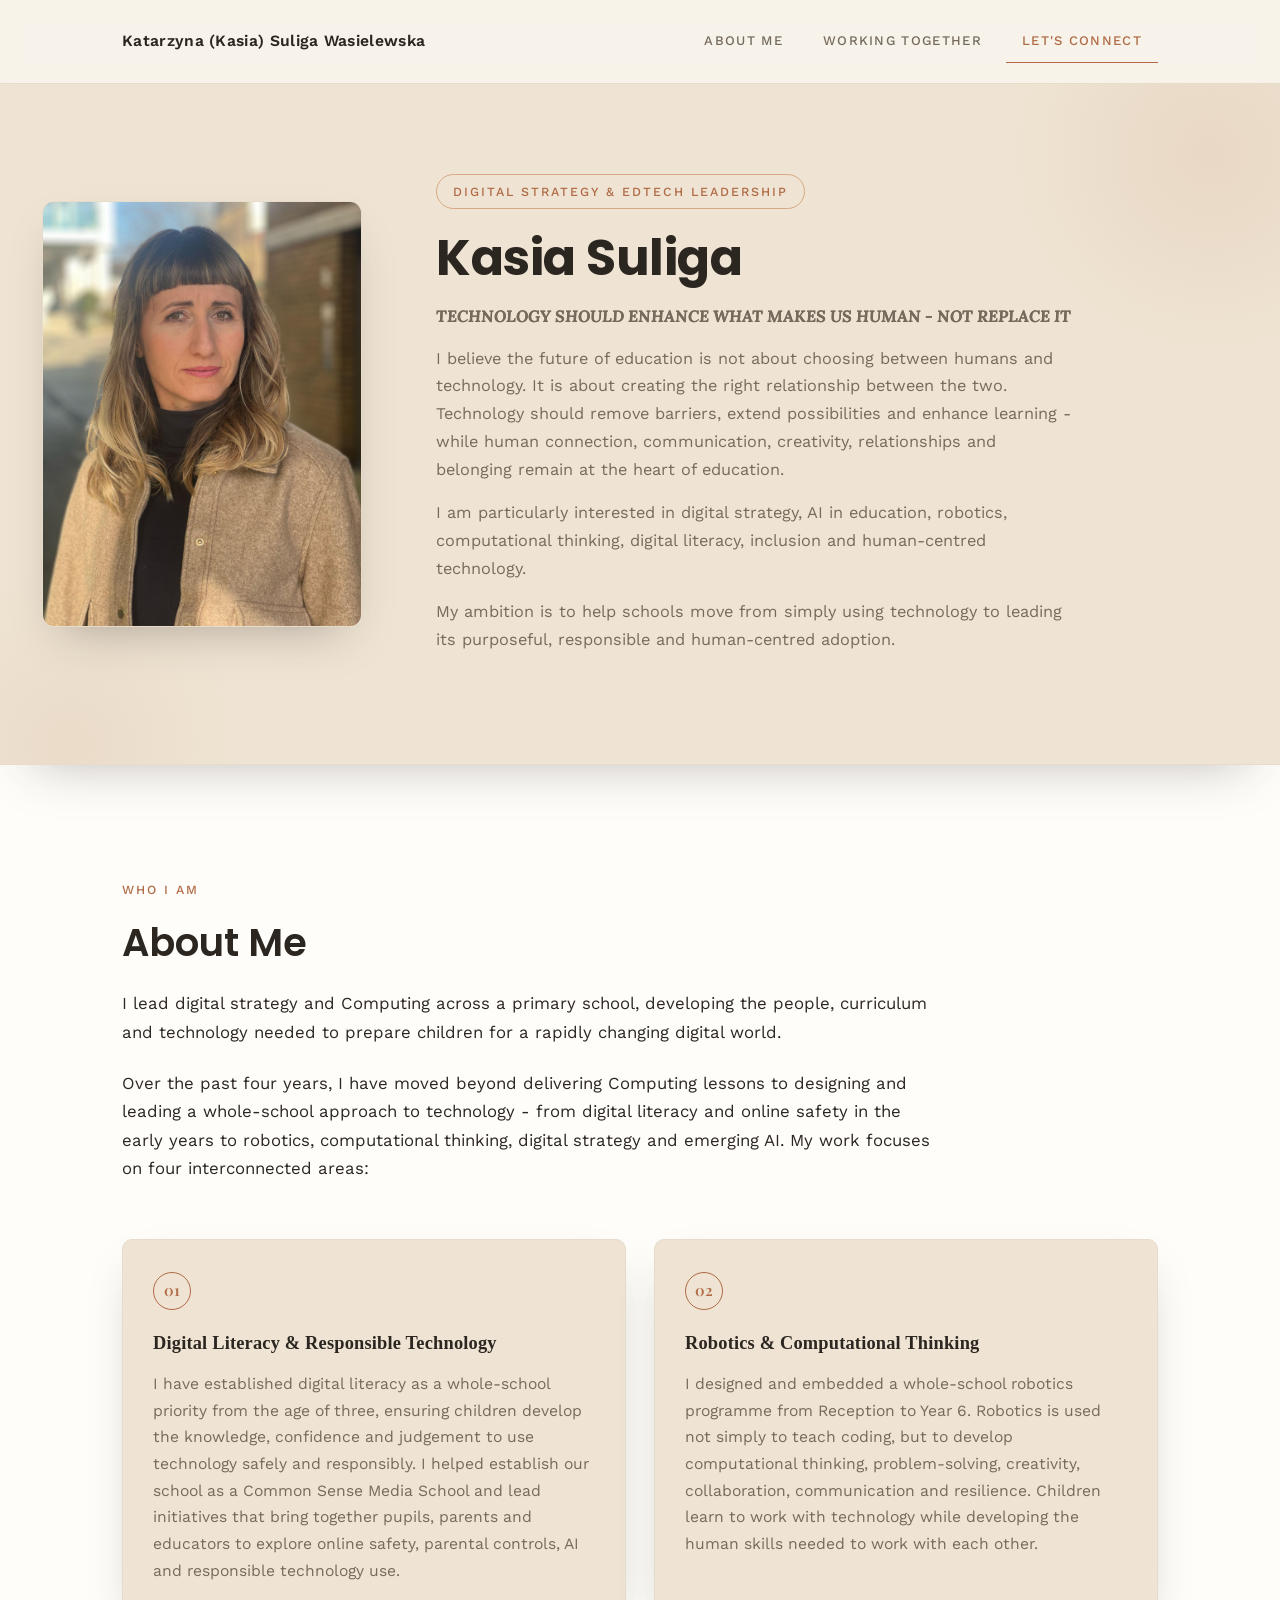
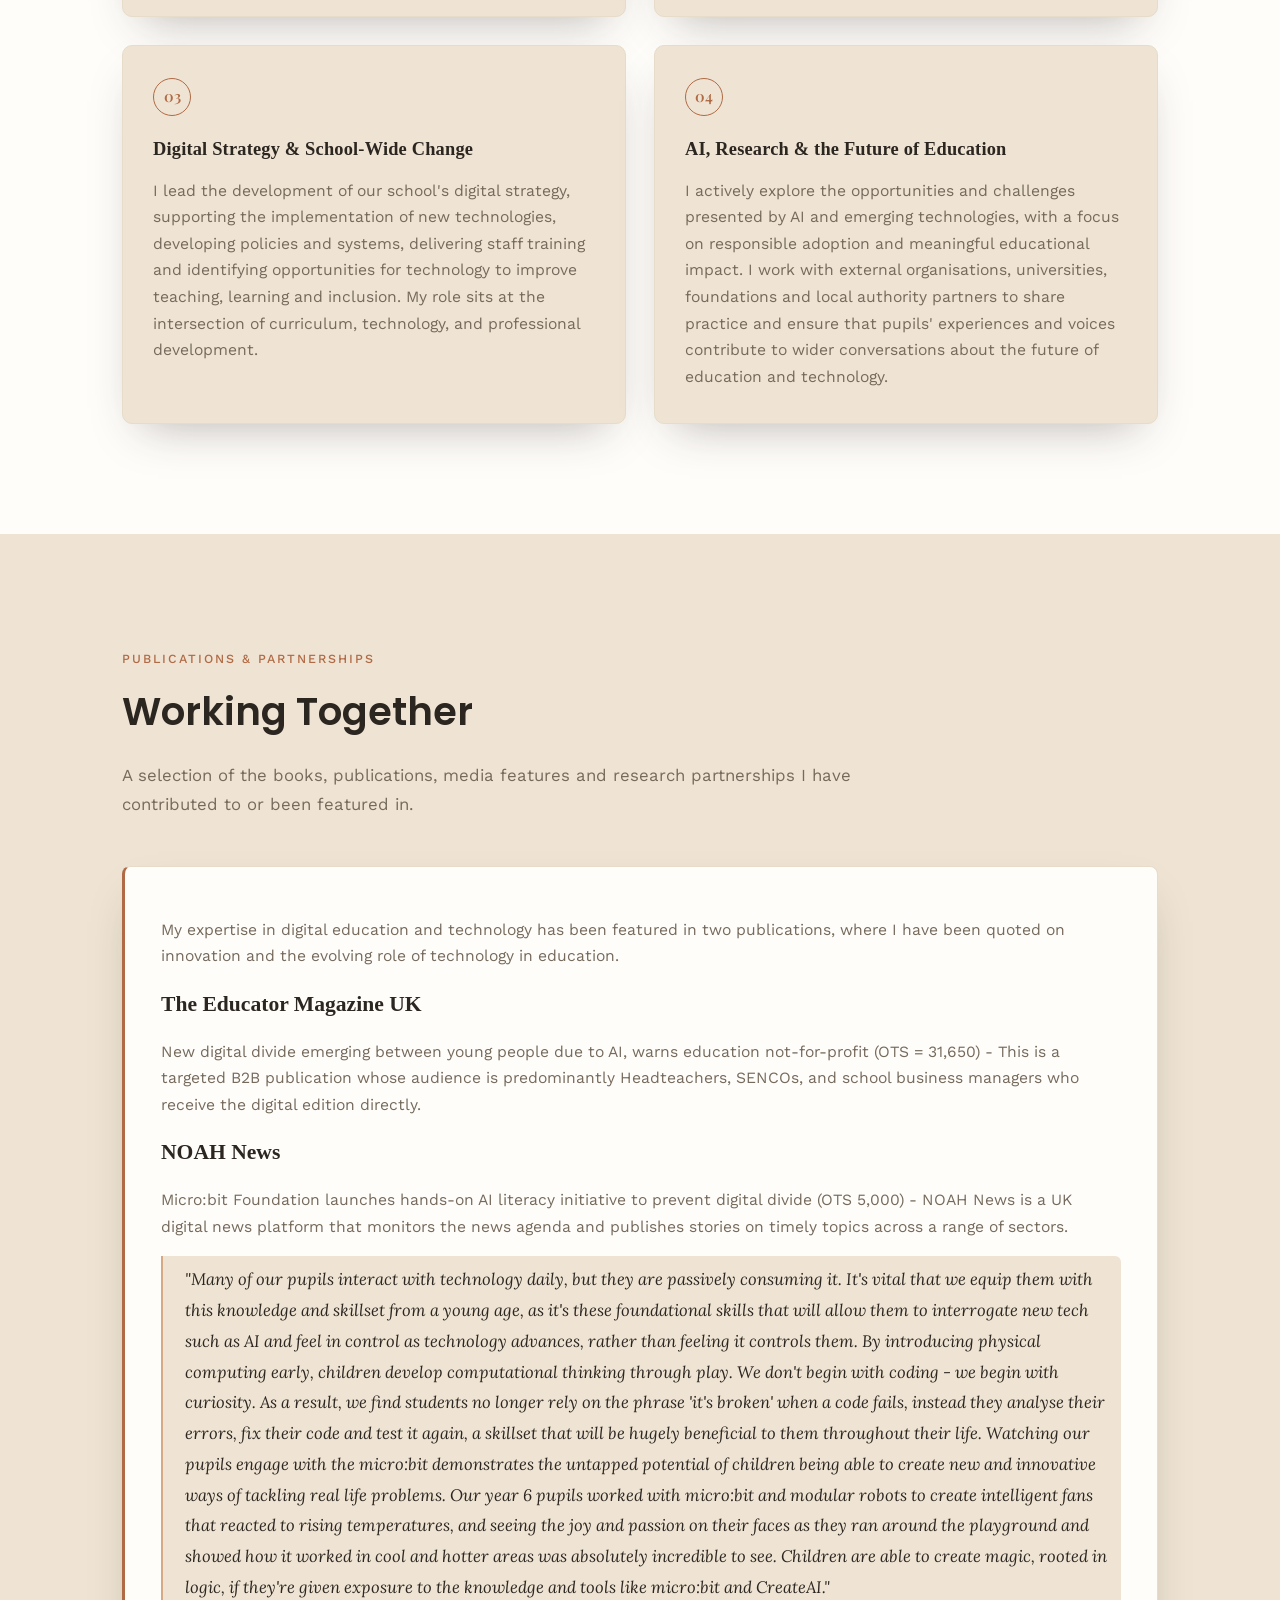
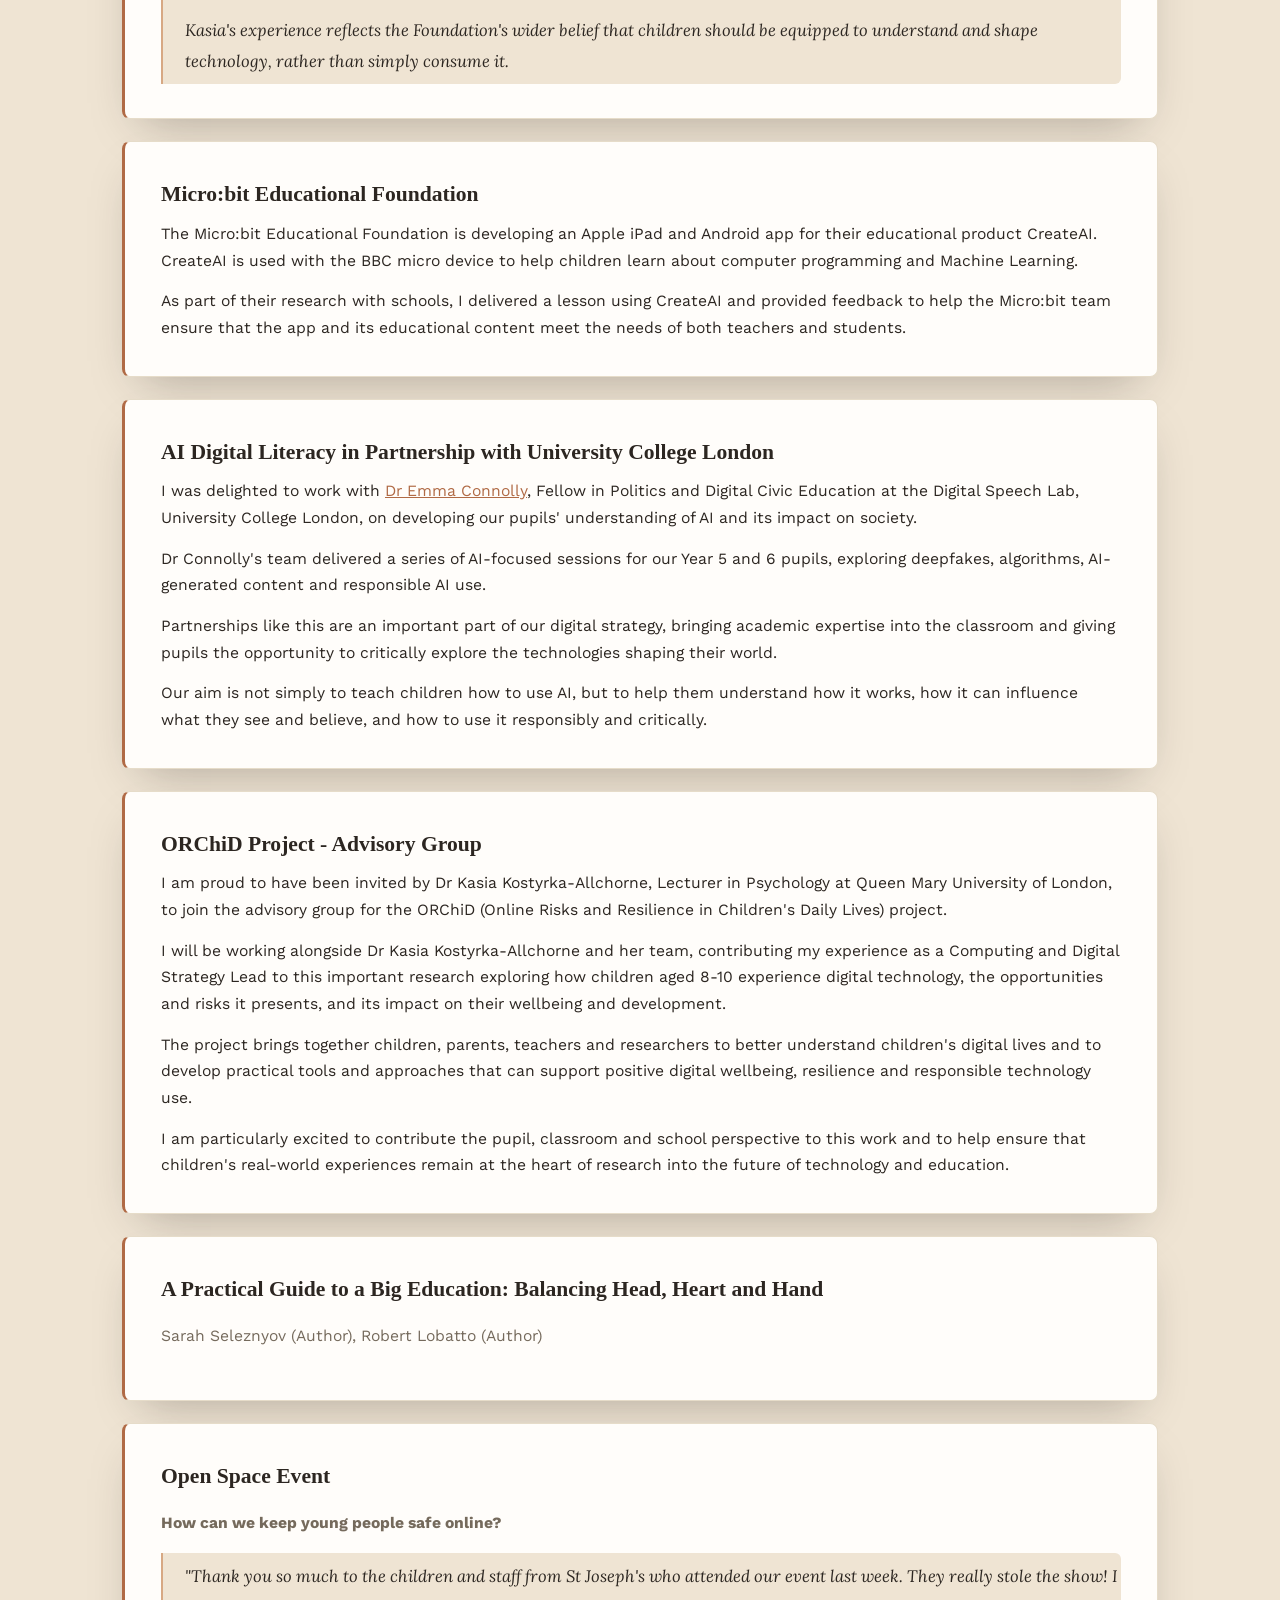
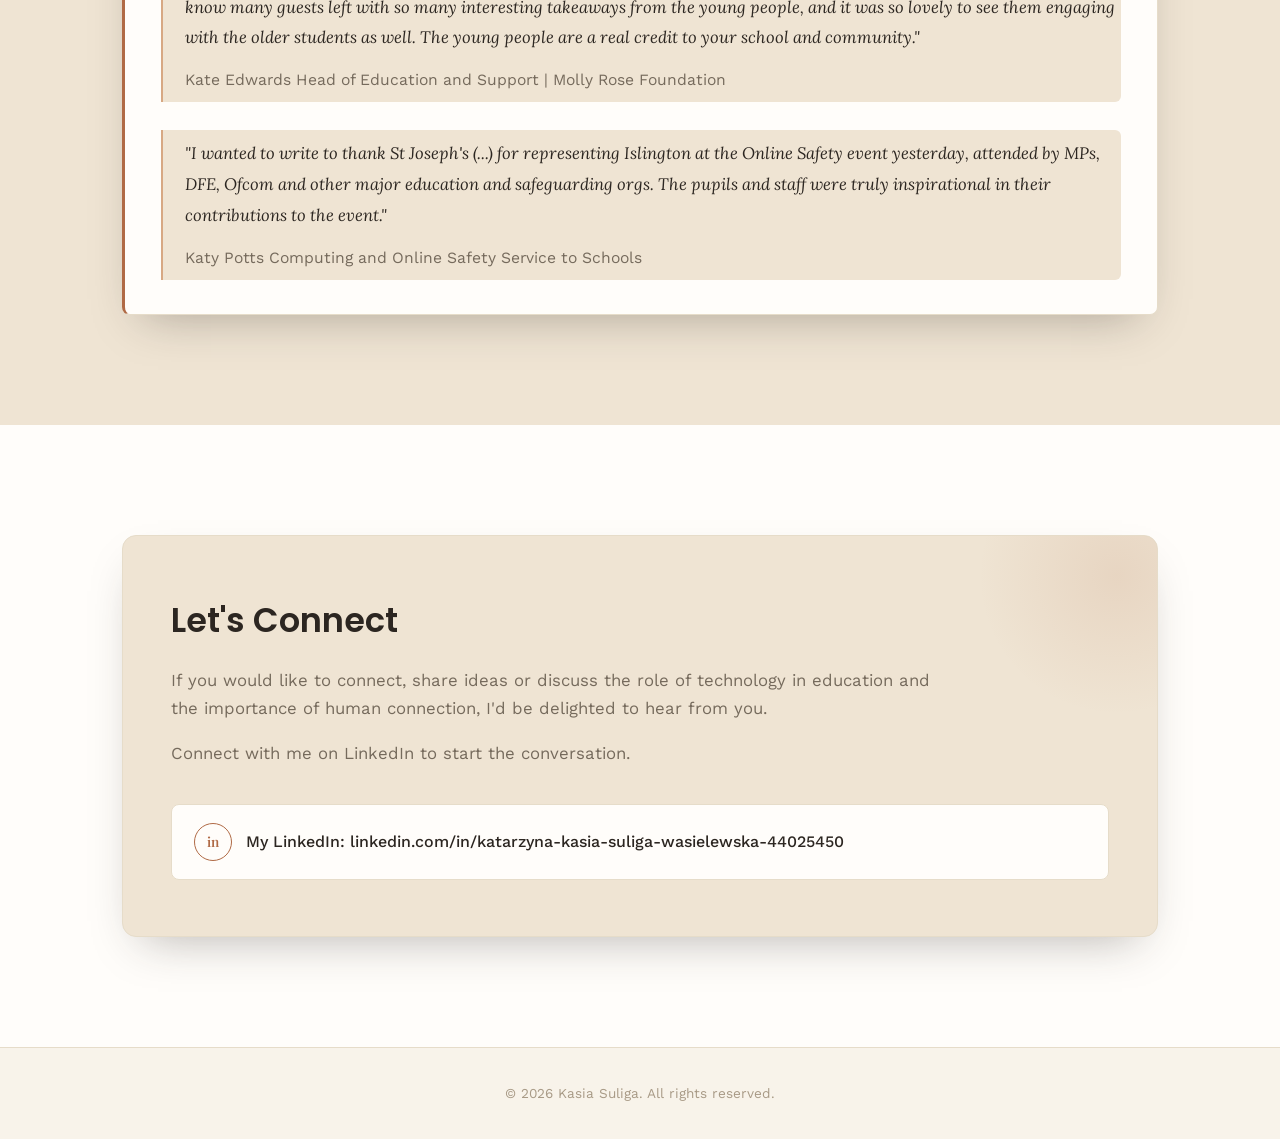
==== commit ce996511: "Add media card for Open Space Event and style adjustments" ====
--- a/index.html
+++ b/index.html
@@ -138,6 +138,19 @@
         </div>
       </div>
 
+      <div class="media-card">
+        <h3 class="media-title">Open Space Event</h3>
+        <p class="media-subtext"><strong>How can we keep young people safe online?</strong></p>
+        <div class="media-quote">
+          <p>"Thank you so much to the children and staff from St Joseph's who attended our event last week. They really stole the show! I know many guests left with so many interesting takeaways from the young people, and it was so lovely to see them engaging with the older students as well. The young people are a real credit to your school and community."</p>
+          <p class="media-subtext">Kate Edwards Head of Education and Support | Molly Rose Foundation</p>
+        </div>
+        <div class="media-quote">
+          <p>"I wanted to write to thank St Joseph's (...) for representing Islington at the Online Safety event yesterday, attended by MPs, DFE, Ofcom and other major education and safeguarding orgs. The pupils and staff were truly inspirational in their contributions to the event."</p>
+          <p class="media-subtext">Katy Potts Computing and Online Safety Service to Schools</p>
+        </div>
+      </div>
+
     </div>
   </div>
 </section>
--- a/style.css
+++ b/style.css
@@ -314,6 +314,8 @@
   margin-bottom:8px;
 }
 .media-subtext{
+  font-family:'Work Sans',sans-serif;
+  font-style:normal;
   color:var(--ink-soft);
   font-size:0.98rem;
   margin-bottom:16px;
@@ -324,6 +326,9 @@
   font-size:0.98rem;
 }
 .media-body p:last-child{margin-bottom:0;}
+.media-quote + .media-quote{
+  margin-top:28px;
+}
 .media-quote{
   border-left:2px solid var(--accent-soft);
   padding:8px 0 8px 22px;
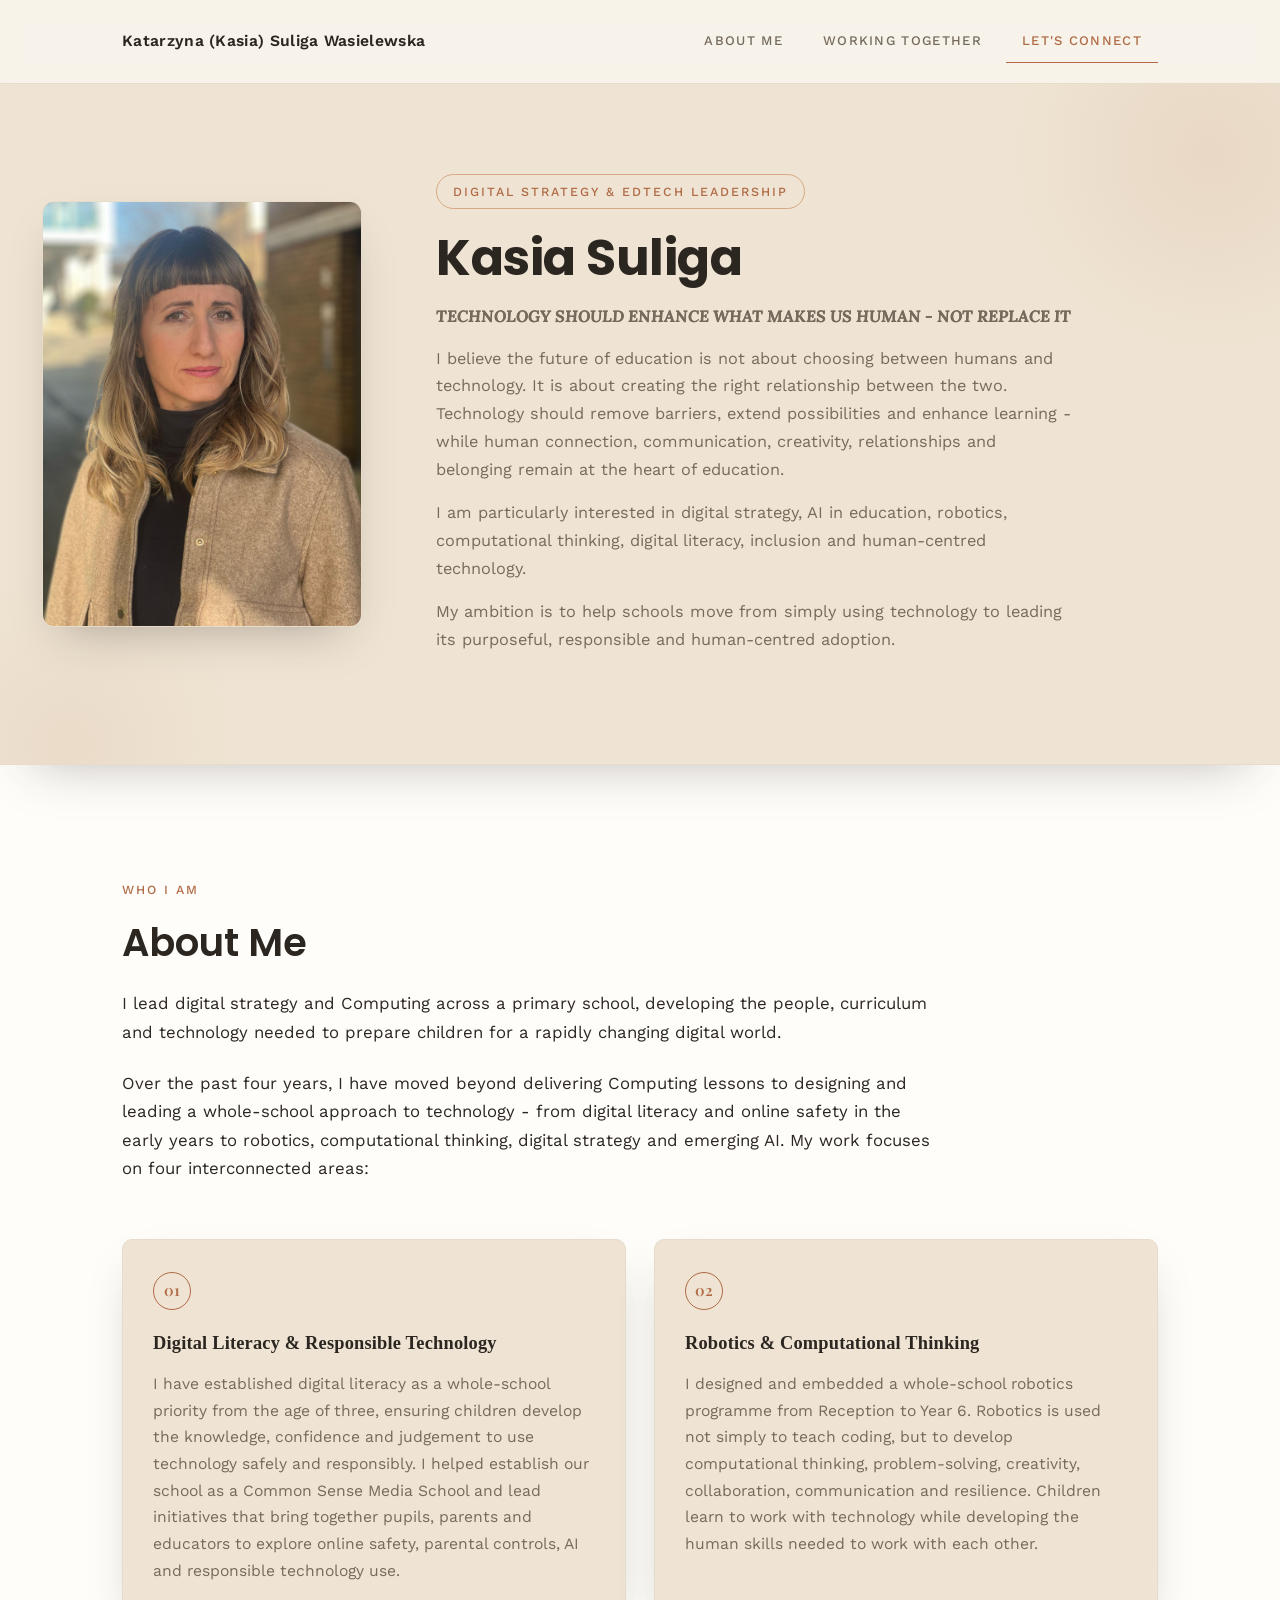
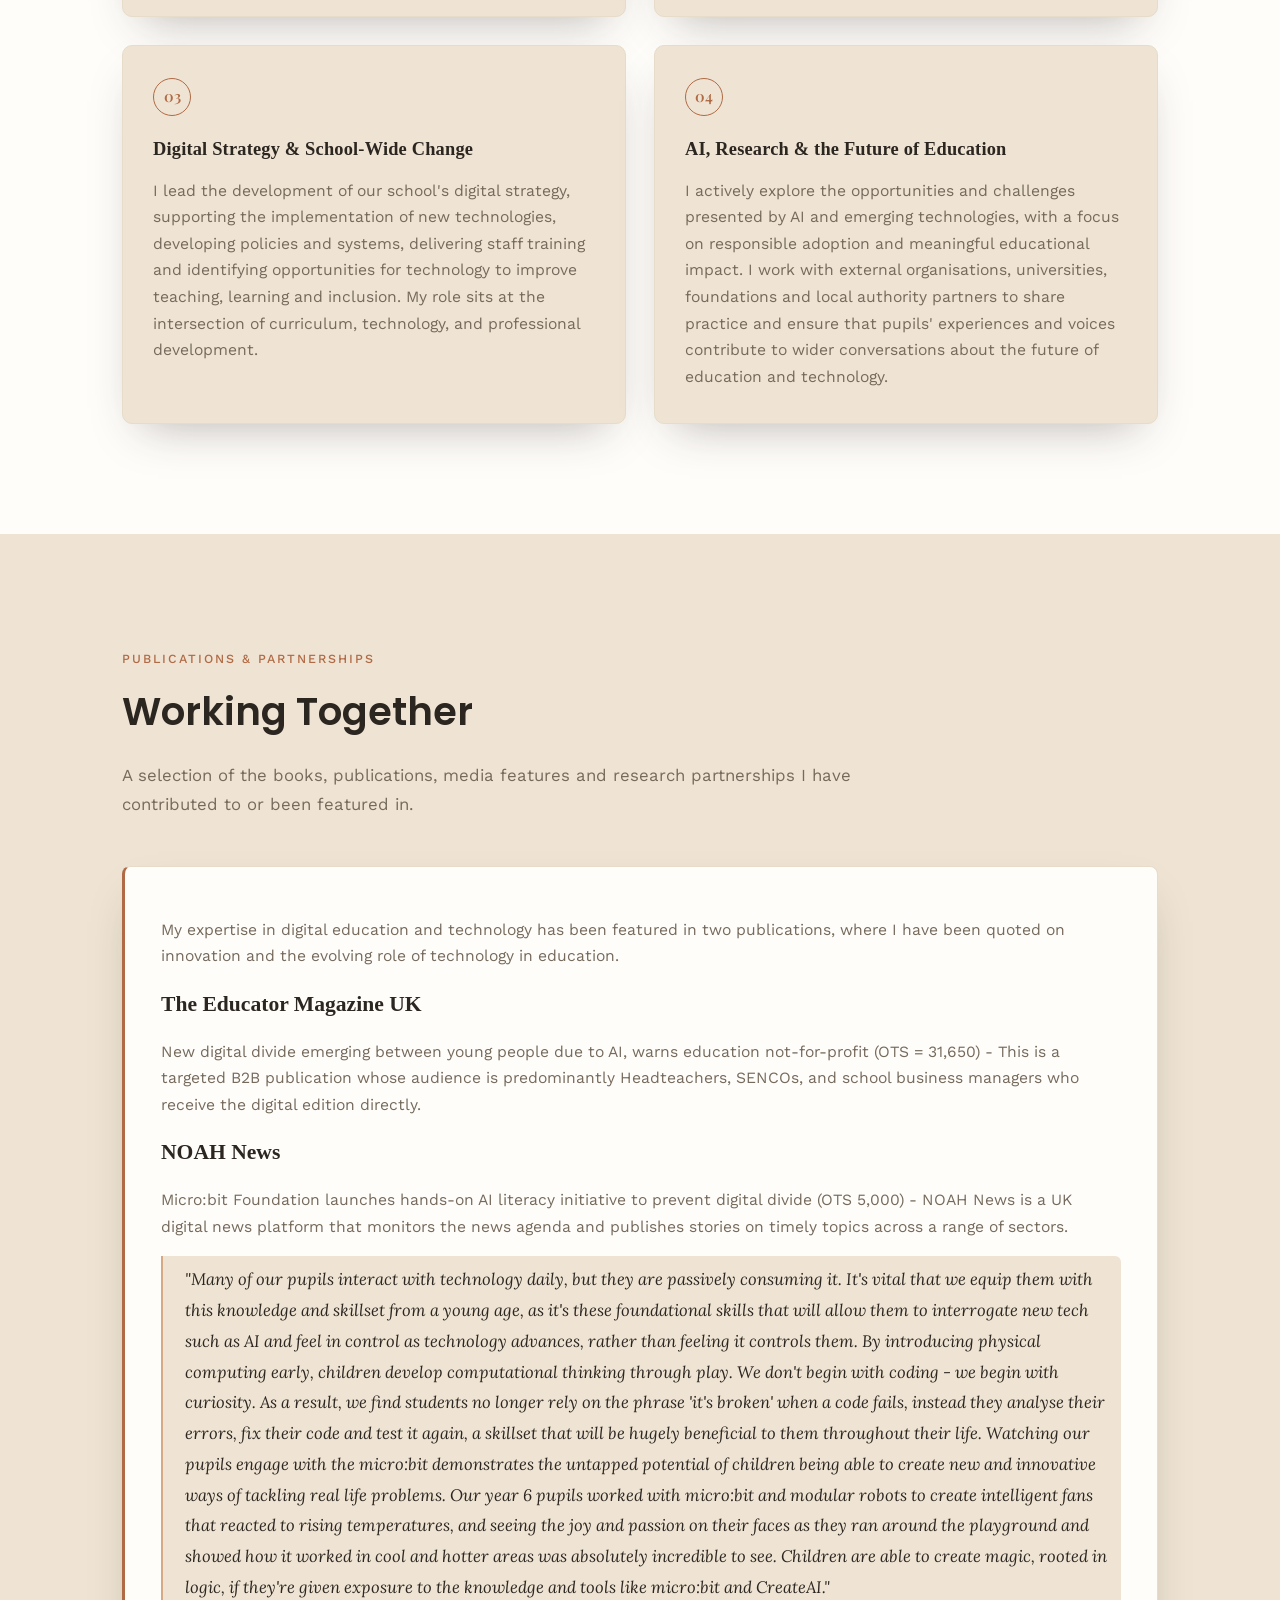
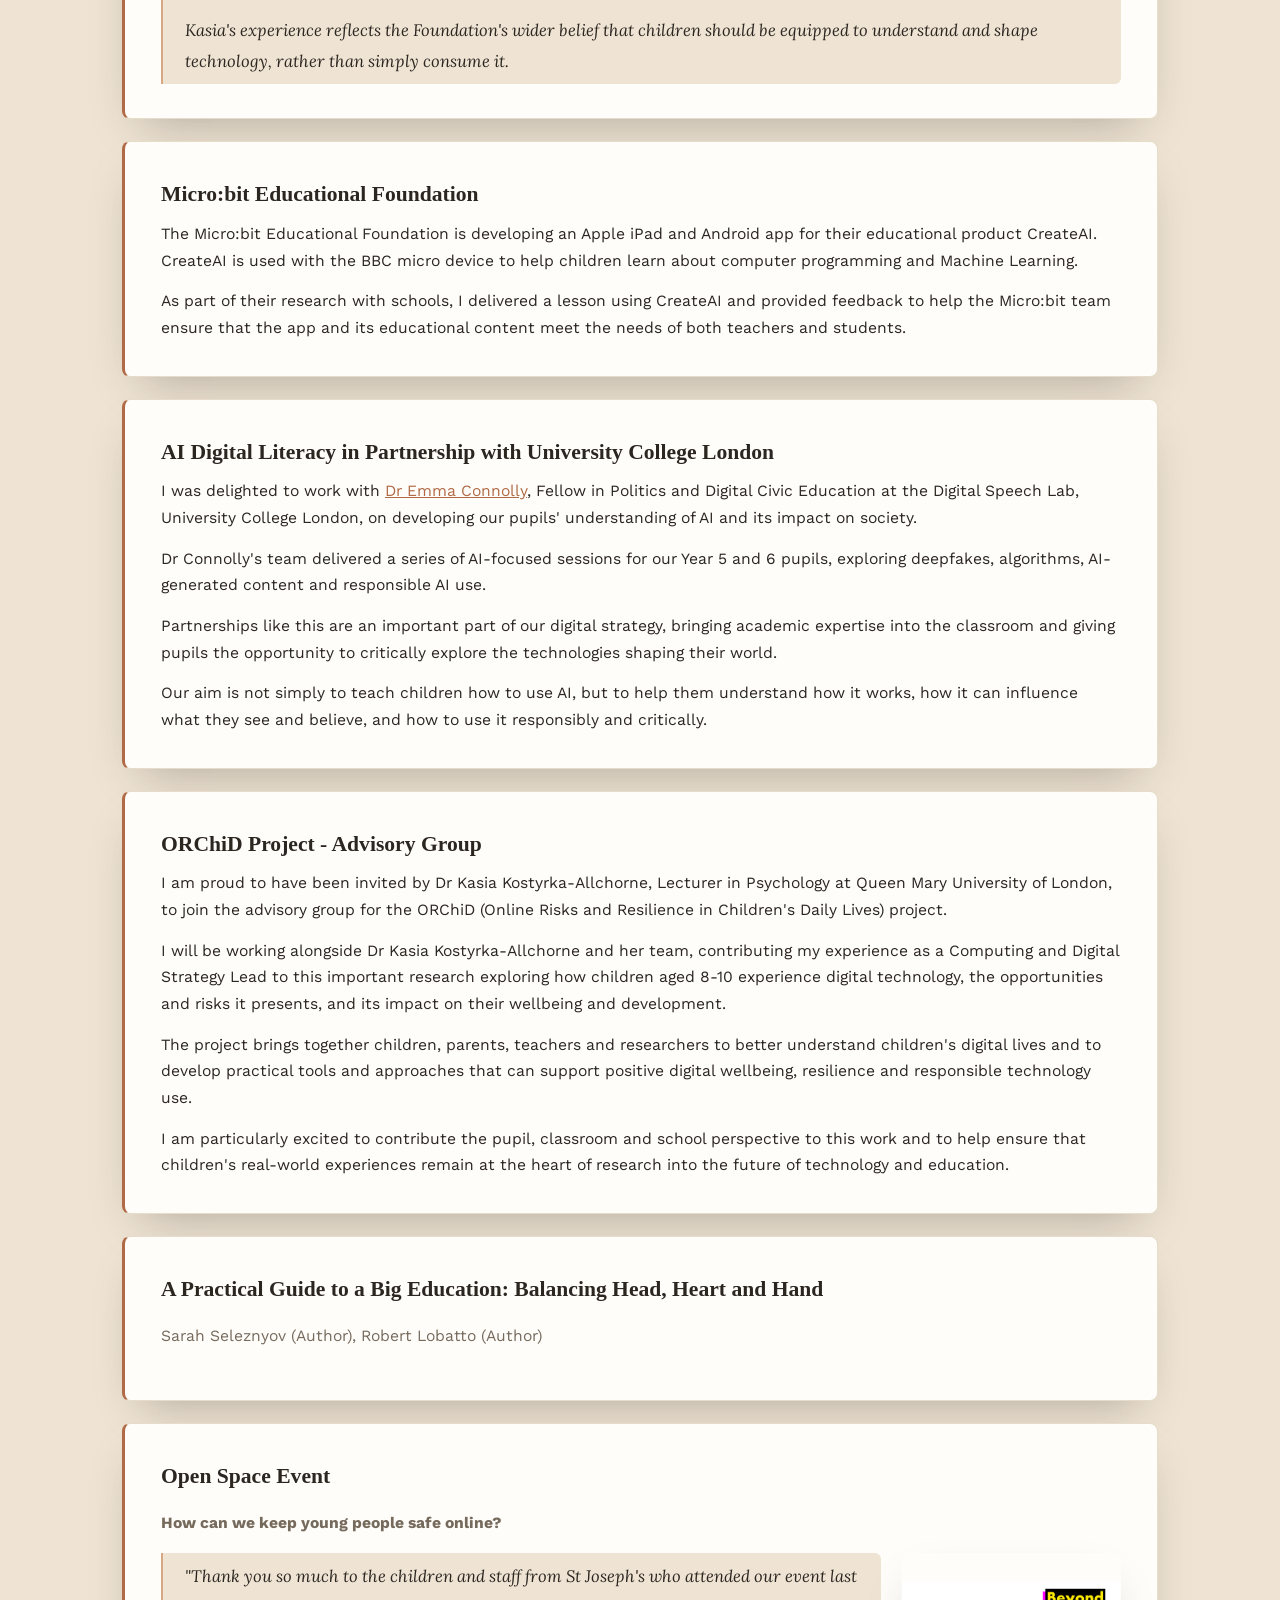
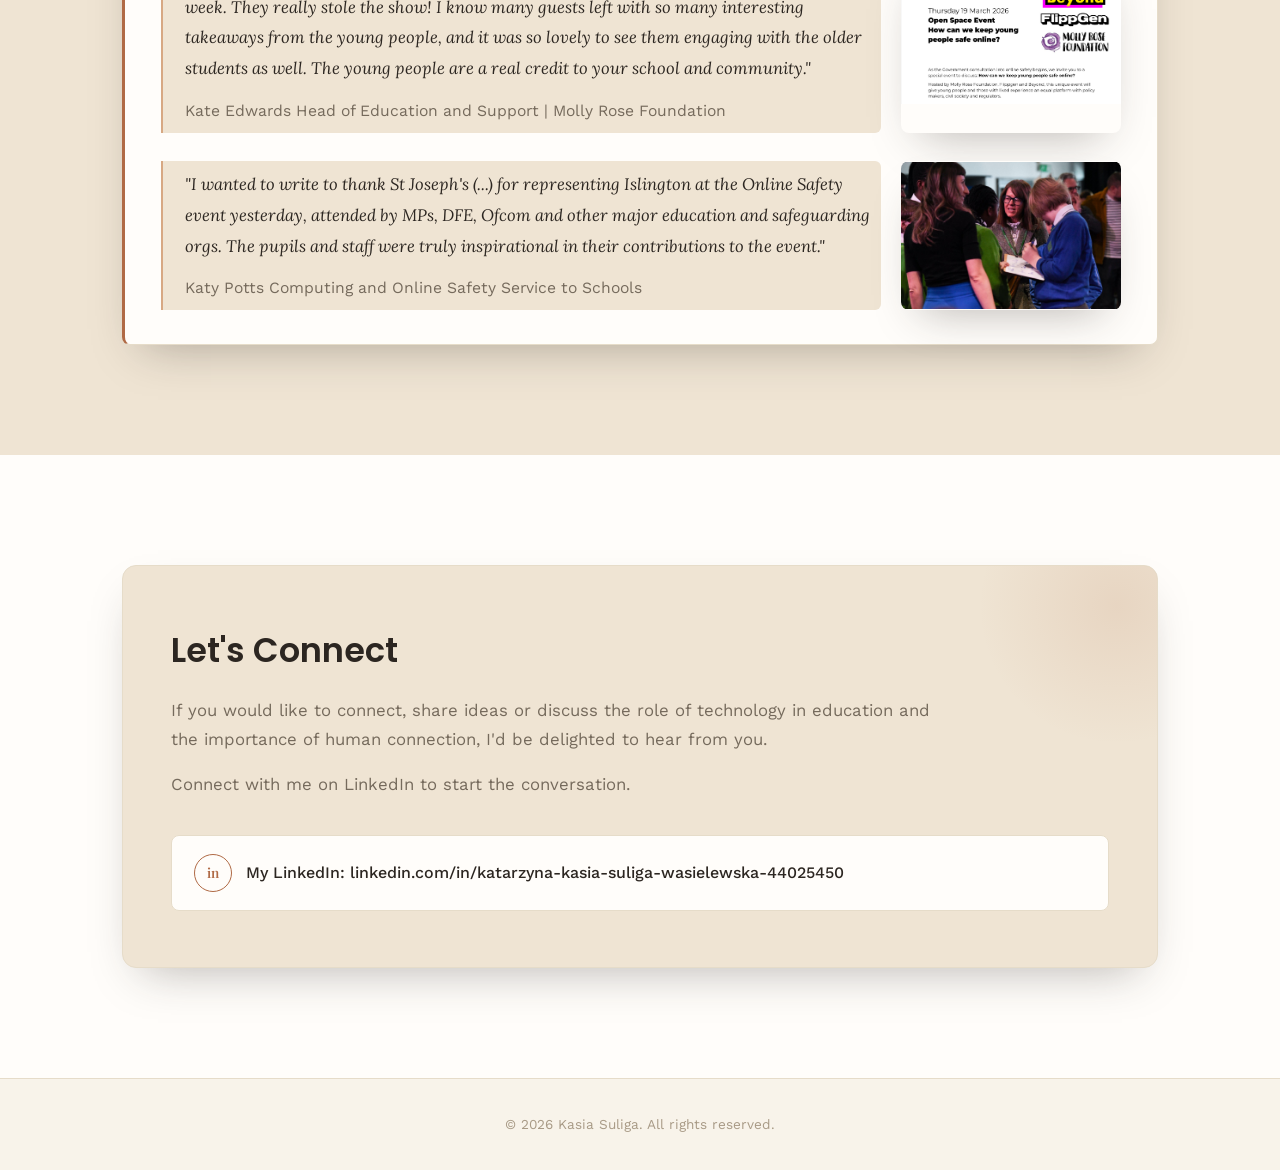
==== commit 75360d21: "Add images and update media quotes layout for Open Space Event" ====
--- a/index.html
+++ b/index.html
@@ -141,13 +141,19 @@
       <div class="media-card">
         <h3 class="media-title">Open Space Event</h3>
         <p class="media-subtext"><strong>How can we keep young people safe online?</strong></p>
-        <div class="media-quote">
-          <p>"Thank you so much to the children and staff from St Joseph's who attended our event last week. They really stole the show! I know many guests left with so many interesting takeaways from the young people, and it was so lovely to see them engaging with the older students as well. The young people are a real credit to your school and community."</p>
-          <p class="media-subtext">Kate Edwards Head of Education and Support | Molly Rose Foundation</p>
+        <div class="quote-row">
+          <div class="media-quote">
+            <p>"Thank you so much to the children and staff from St Joseph's who attended our event last week. They really stole the show! I know many guests left with so many interesting takeaways from the young people, and it was so lovely to see them engaging with the older students as well. The young people are a real credit to your school and community."</p>
+            <p class="media-subtext">Kate Edwards Head of Education and Support | Molly Rose Foundation</p>
+          </div>
+          <img src="top_photo.jpg" alt="Photo from the Open Space Event" class="quote-photo" width="1115" height="617">
         </div>
-        <div class="media-quote">
-          <p>"I wanted to write to thank St Joseph's (...) for representing Islington at the Online Safety event yesterday, attended by MPs, DFE, Ofcom and other major education and safeguarding orgs. The pupils and staff were truly inspirational in their contributions to the event."</p>
-          <p class="media-subtext">Katy Potts Computing and Online Safety Service to Schools</p>
+        <div class="quote-row">
+          <div class="media-quote">
+            <p>"I wanted to write to thank St Joseph's (...) for representing Islington at the Online Safety event yesterday, attended by MPs, DFE, Ofcom and other major education and safeguarding orgs. The pupils and staff were truly inspirational in their contributions to the event."</p>
+            <p class="media-subtext">Katy Potts Computing and Online Safety Service to Schools</p>
+          </div>
+          <img src="bottom_photo.jpg" alt="Photo from the Open Space Event" class="quote-photo" width="2048" height="1365">
         </div>
       </div>
 
--- a/style.css
+++ b/style.css
@@ -326,8 +326,25 @@
   font-size:0.98rem;
 }
 .media-body p:last-child{margin-bottom:0;}
-.media-quote + .media-quote{
+.quote-row{
+  display:grid;
+  grid-template-columns:1fr 220px;
+  align-items:stretch;
+  gap:20px;
+}
+.quote-row + .quote-row{
   margin-top:28px;
+}
+.quote-row .media-quote{
+  min-width:0;
+}
+.quote-photo{
+  width:100%;
+  height:100%;
+  object-fit:contain;
+  background:var(--paper);
+  border-radius:8px;
+  box-shadow:0 20px 45px -20px rgba(44,38,33,0.35);
 }
 .media-quote{
   border-left:2px solid var(--accent-soft);
@@ -438,6 +455,8 @@
 /* ---------- RESPONSIVE ---------- */
 @media (max-width:860px){
   .nav-brand{font-size:0.82rem;max-width:200px;line-height:1.25;}
+  .quote-row{grid-template-columns:1fr;}
+  .quote-photo{width:100%;height:200px;}
   .hero-grid{grid-template-columns:1fr;text-align:center;}
   .hero-text p{margin-left:auto;margin-right:auto;}
   .hero-photo-wrap img{width:240px;height:auto;}
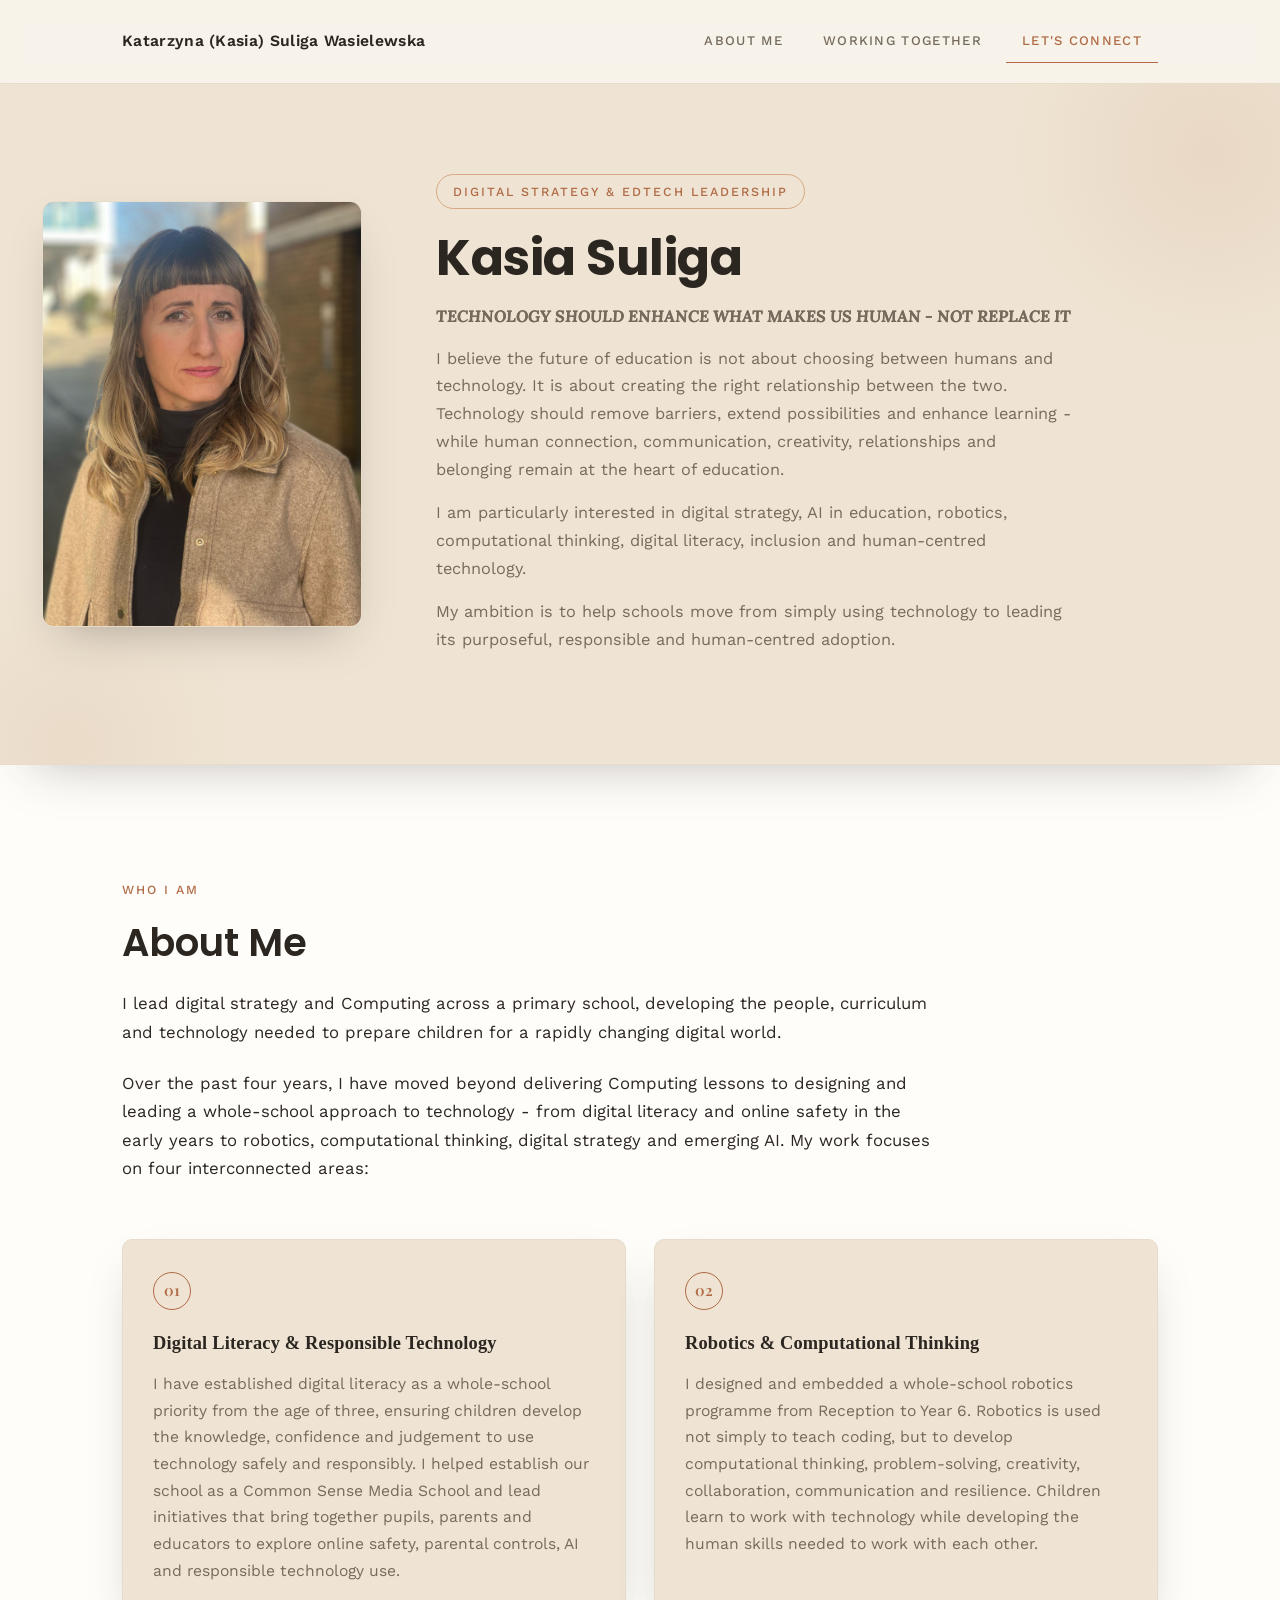
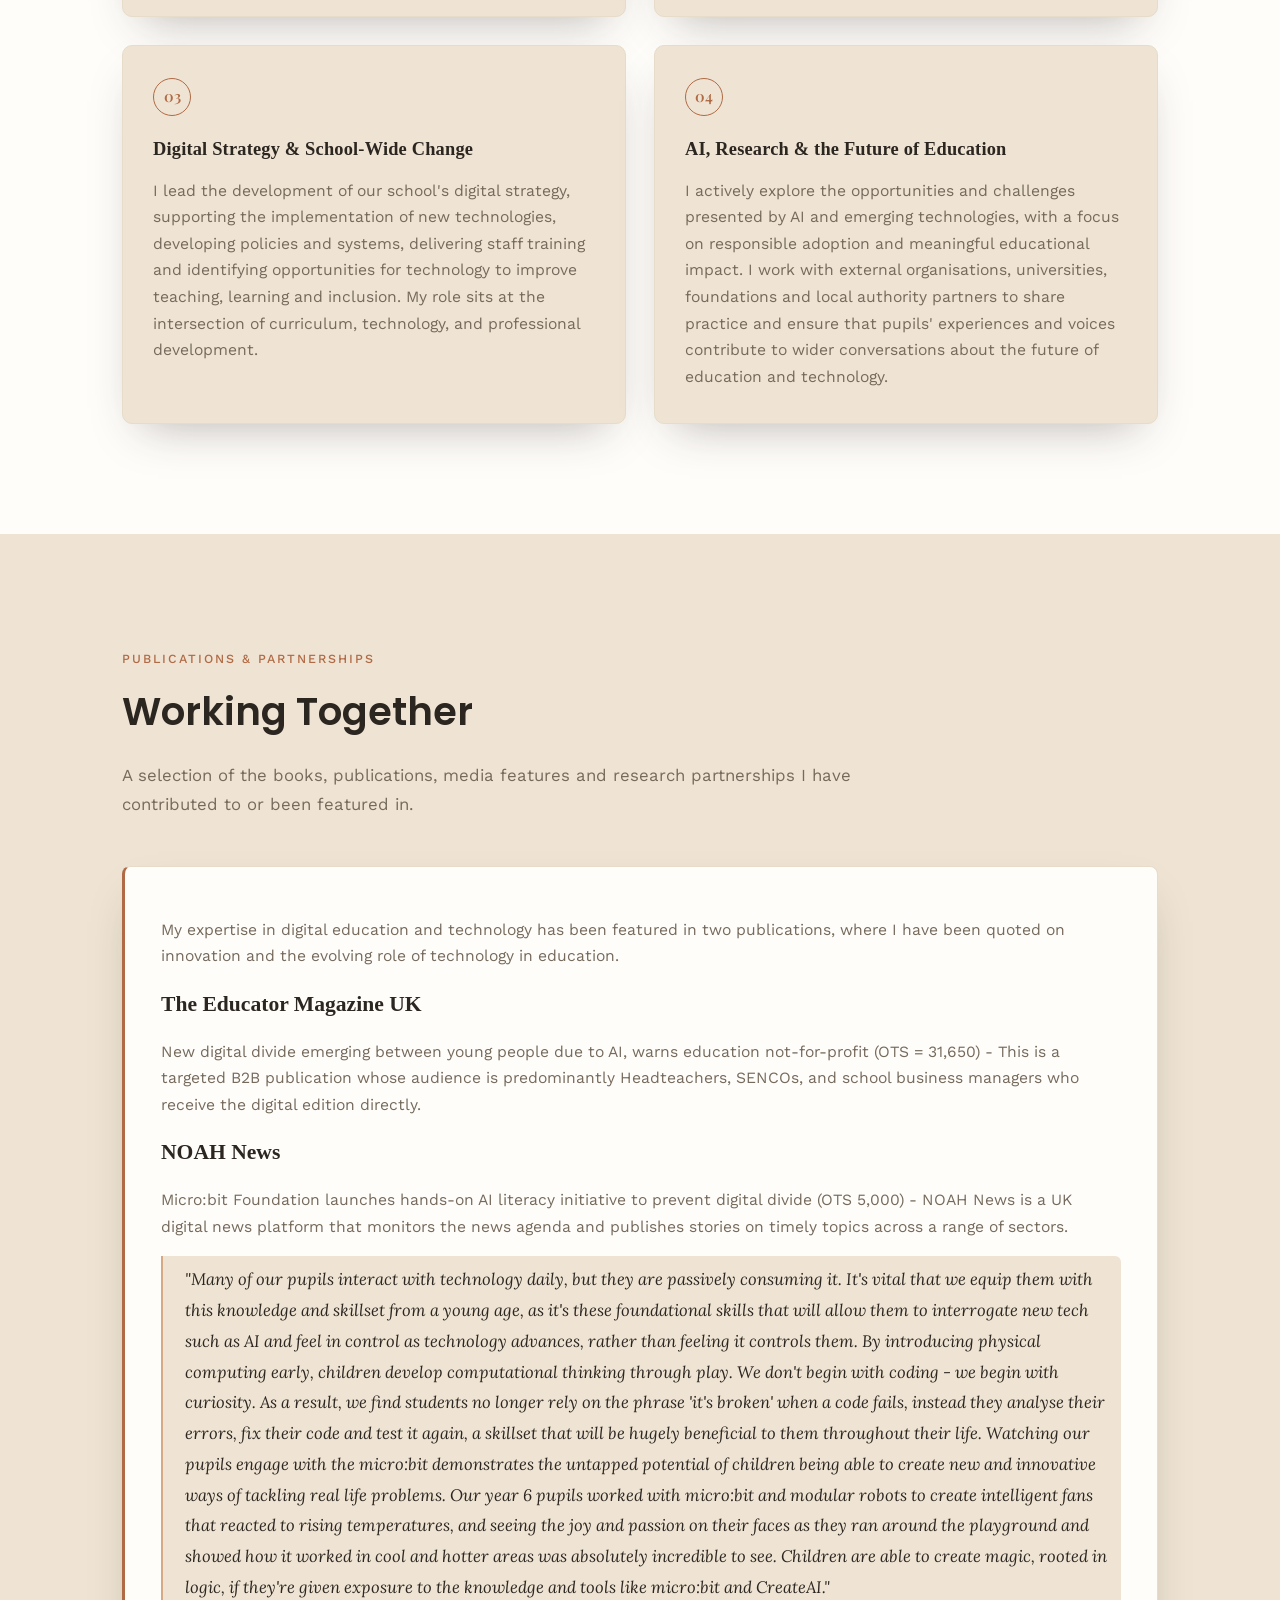
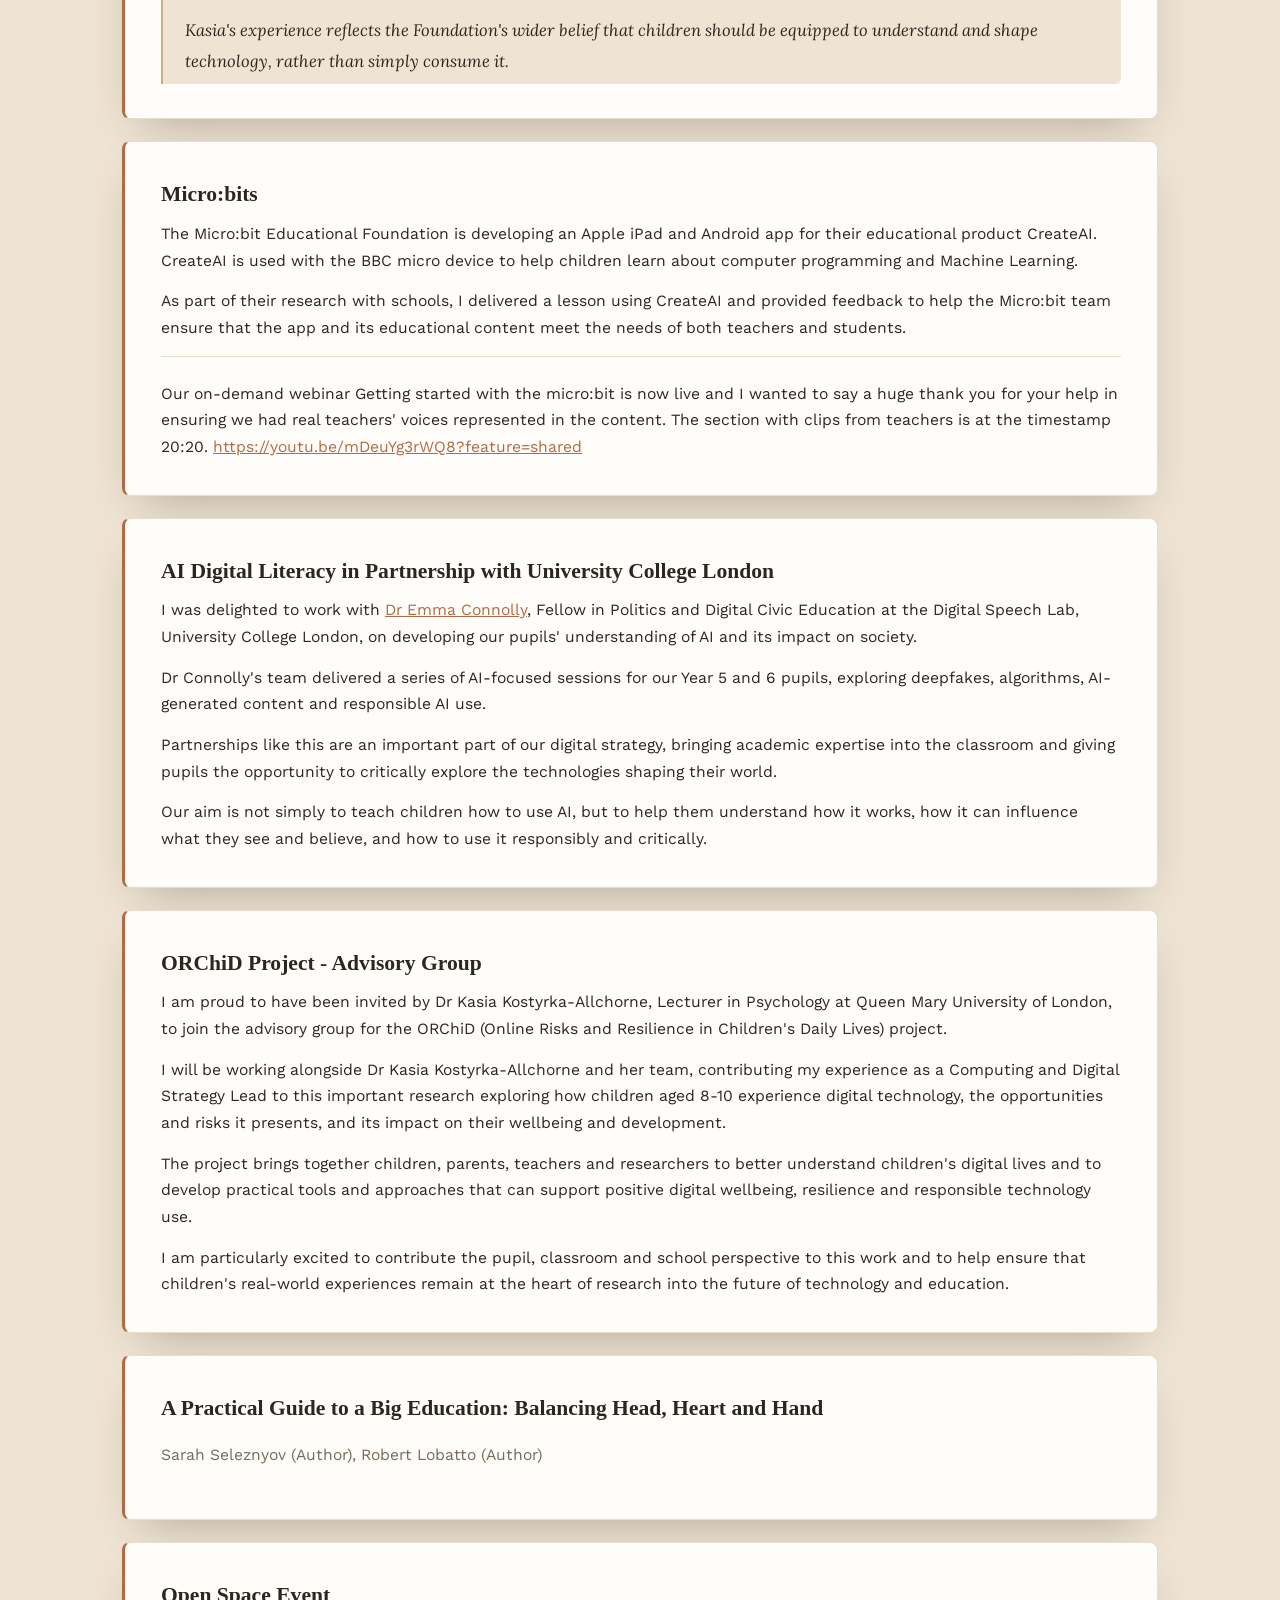
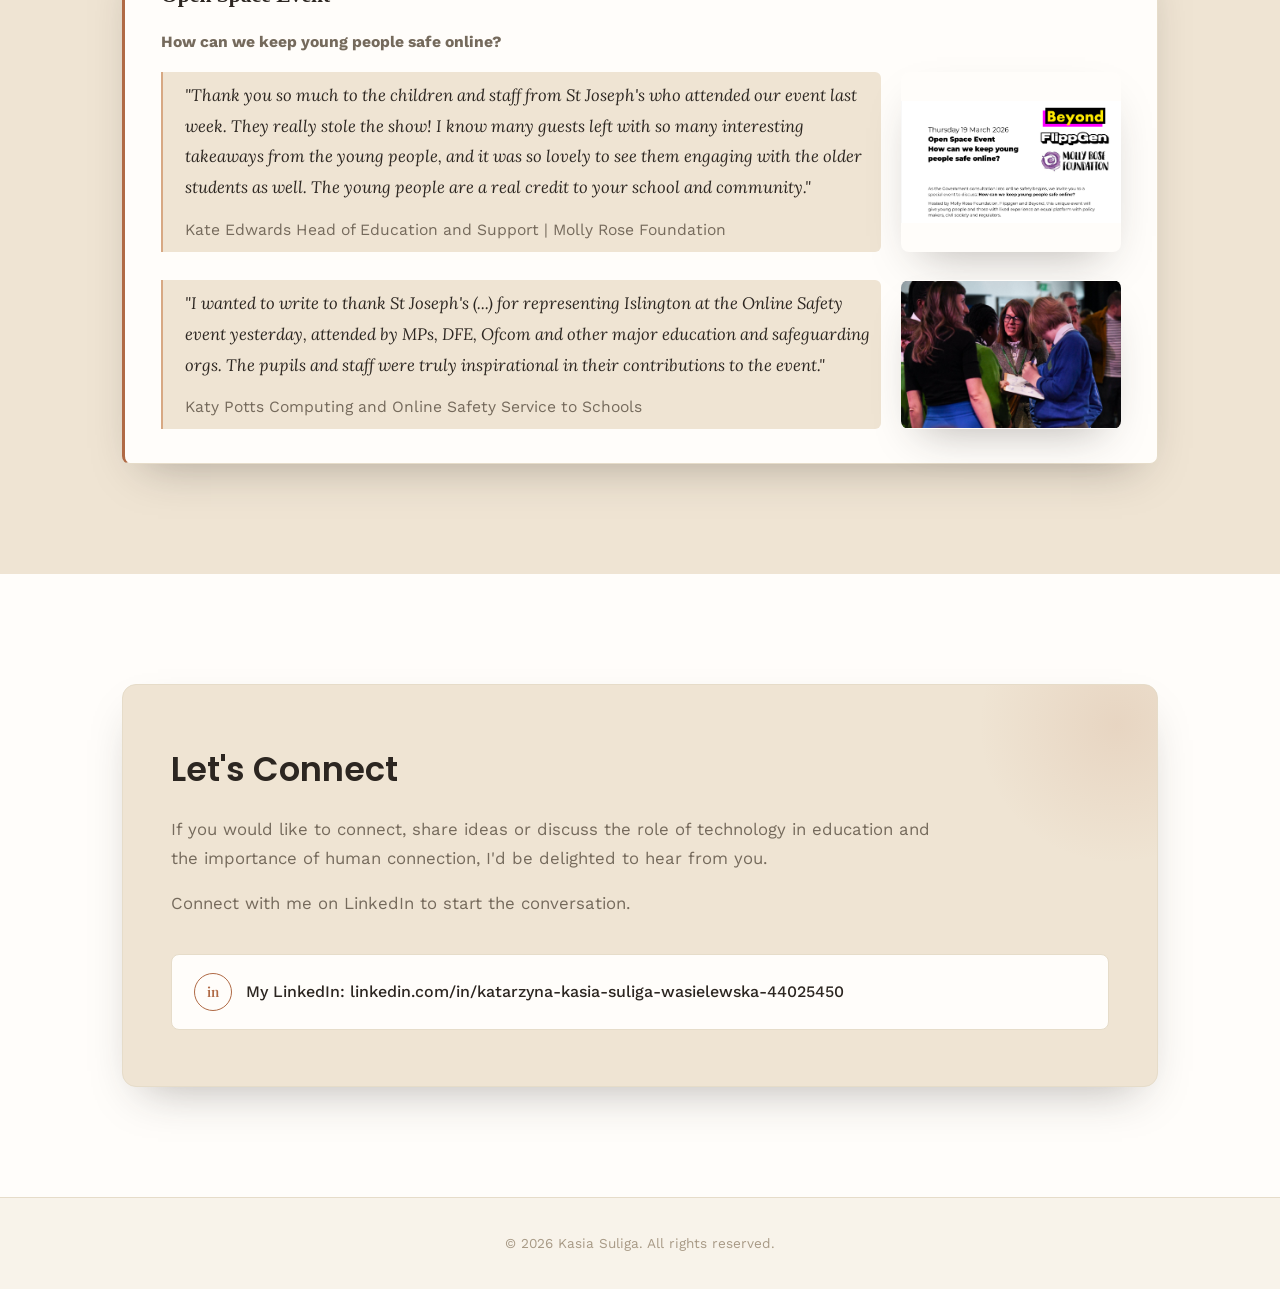
==== commit b9b71960: "Update media card content and add styling for improved layout" ====
--- a/index.html
+++ b/index.html
@@ -103,10 +103,11 @@
       </div>
 
       <div class="media-card">
-        <h3 class="media-title">Micro:bit Educational Foundation</h3>
+        <h3 class="media-title">Micro:bits</h3>
         <div class="media-body">
           <p>The Micro:bit Educational Foundation is developing an Apple iPad and Android app for their educational product CreateAI. CreateAI is used with the BBC micro device to help children learn about computer programming and Machine Learning.</p>
           <p>As part of their research with schools, I delivered a lesson using CreateAI and provided feedback to help the Micro:bit team ensure that the app and its educational content meet the needs of both teachers and students.</p>
+          <p class="media-body-gap">Our on-demand webinar Getting started with the micro:bit is now live and I wanted to say a huge thank you for your help in ensuring we had real teachers' voices represented in the content. The section with clips from teachers is at the timestamp 20:20. <a href="https://youtu.be/mDeuYg3rWQ8?feature=shared" target="_blank" rel="noopener noreferrer">https://youtu.be/mDeuYg3rWQ8?feature=shared</a></p>
         </div>
       </div>
 
--- a/style.css
+++ b/style.css
@@ -326,6 +326,11 @@
   font-size:0.98rem;
 }
 .media-body p:last-child{margin-bottom:0;}
+.media-body-gap{
+  margin-top:40px;
+  padding-top:24px;
+  border-top:1px solid var(--border);
+}
 .quote-row{
   display:grid;
   grid-template-columns:1fr 220px;
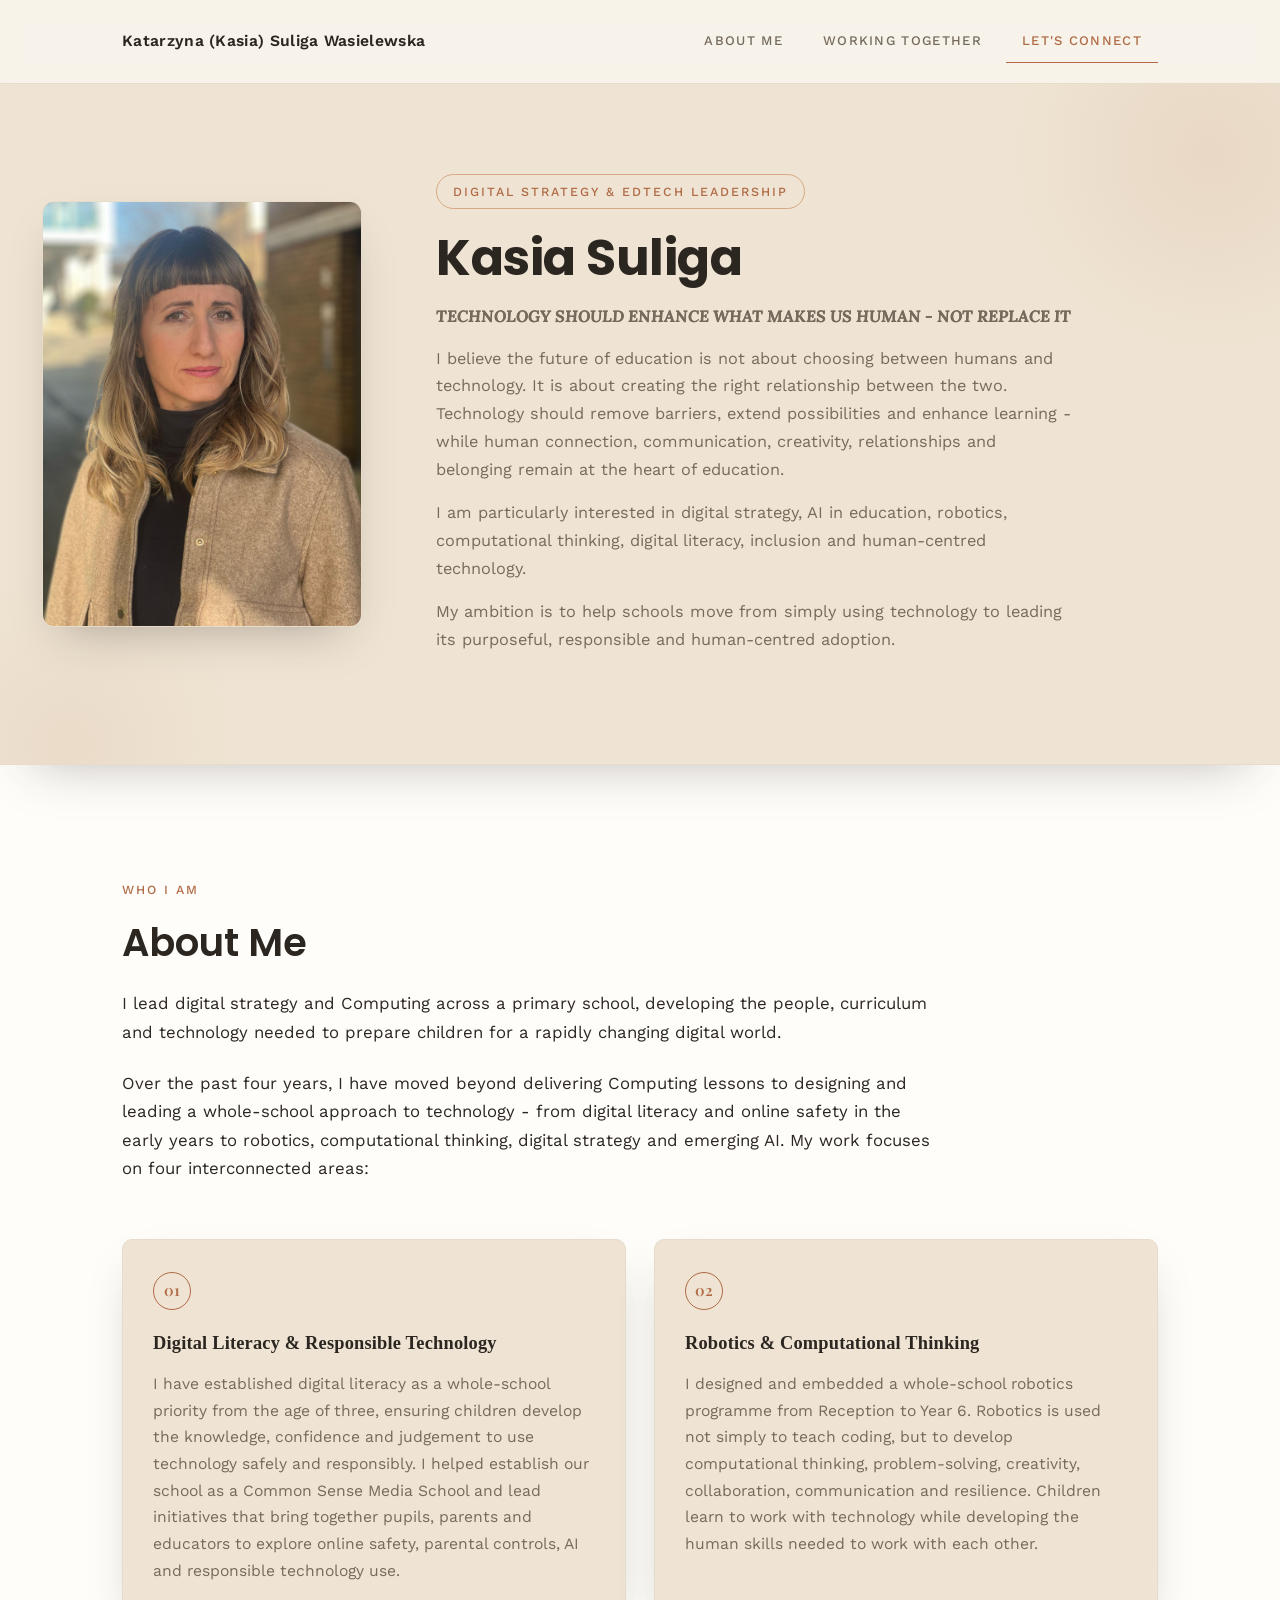
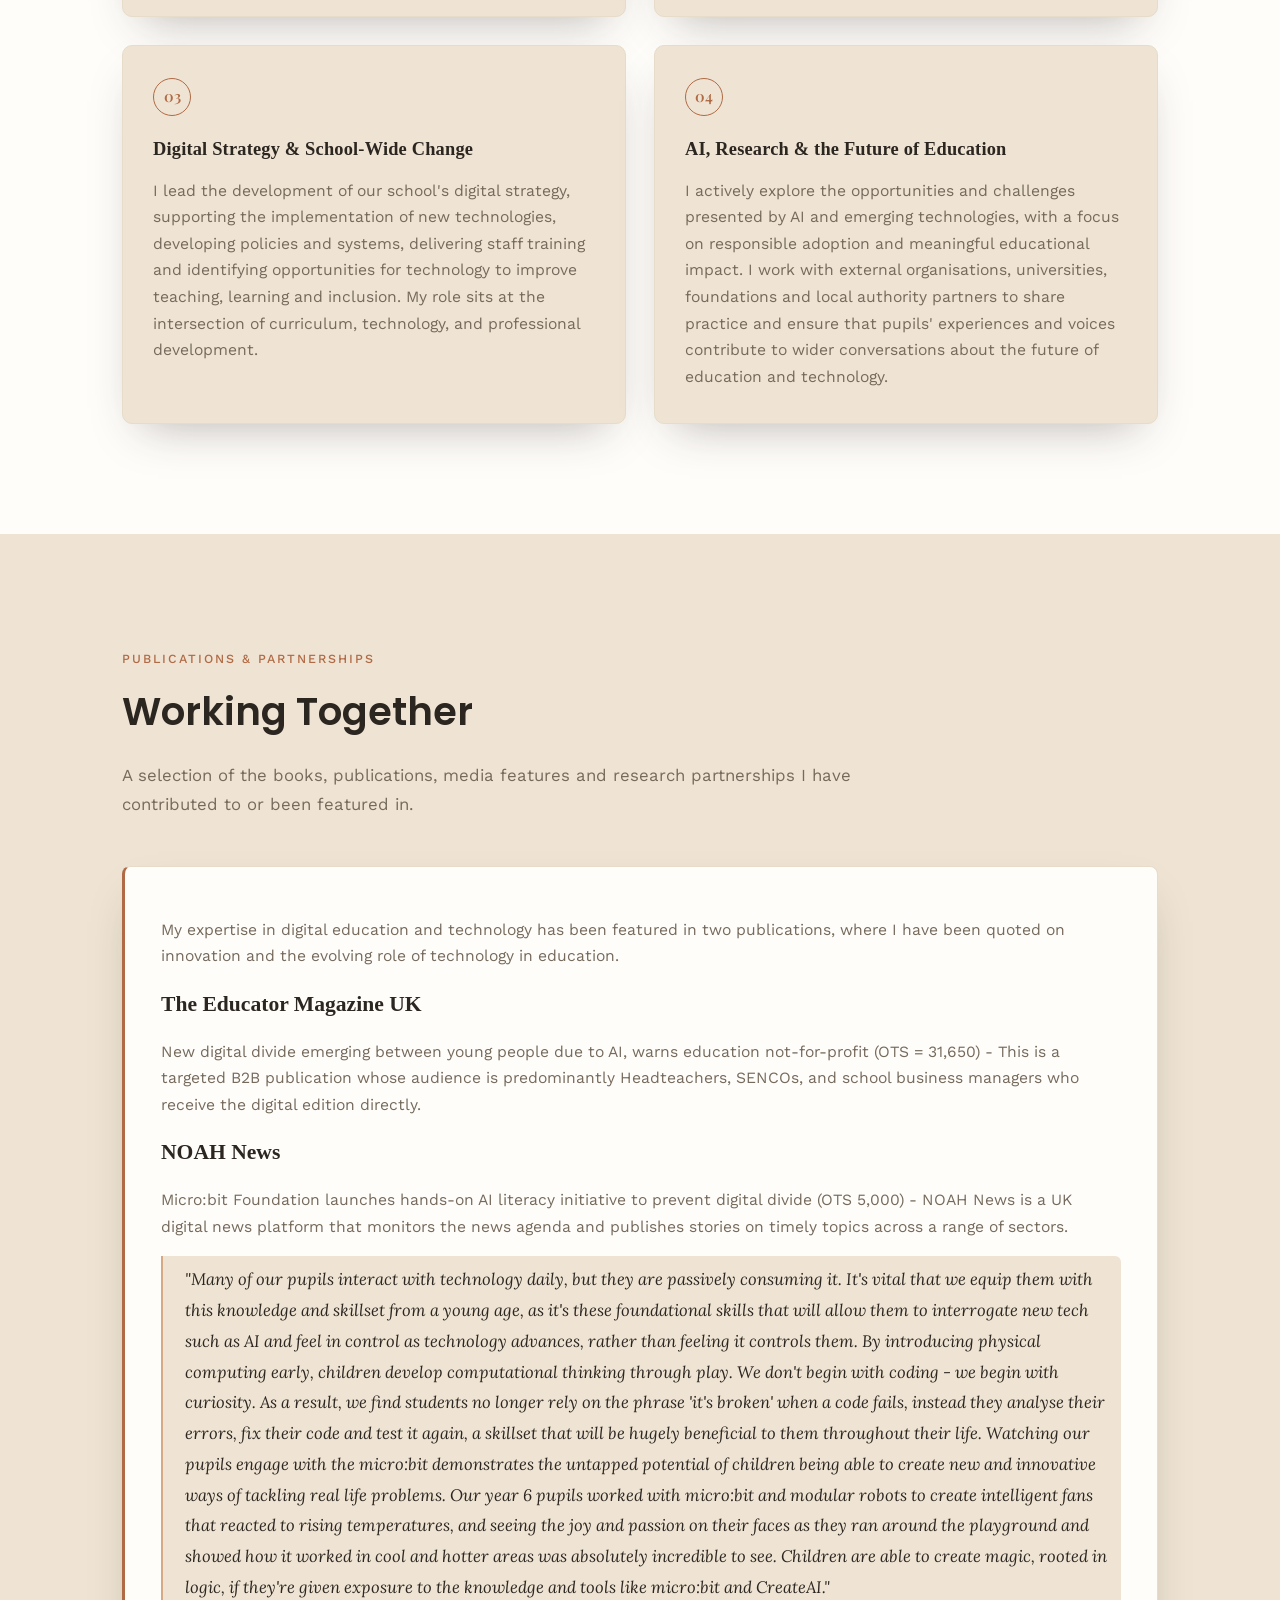
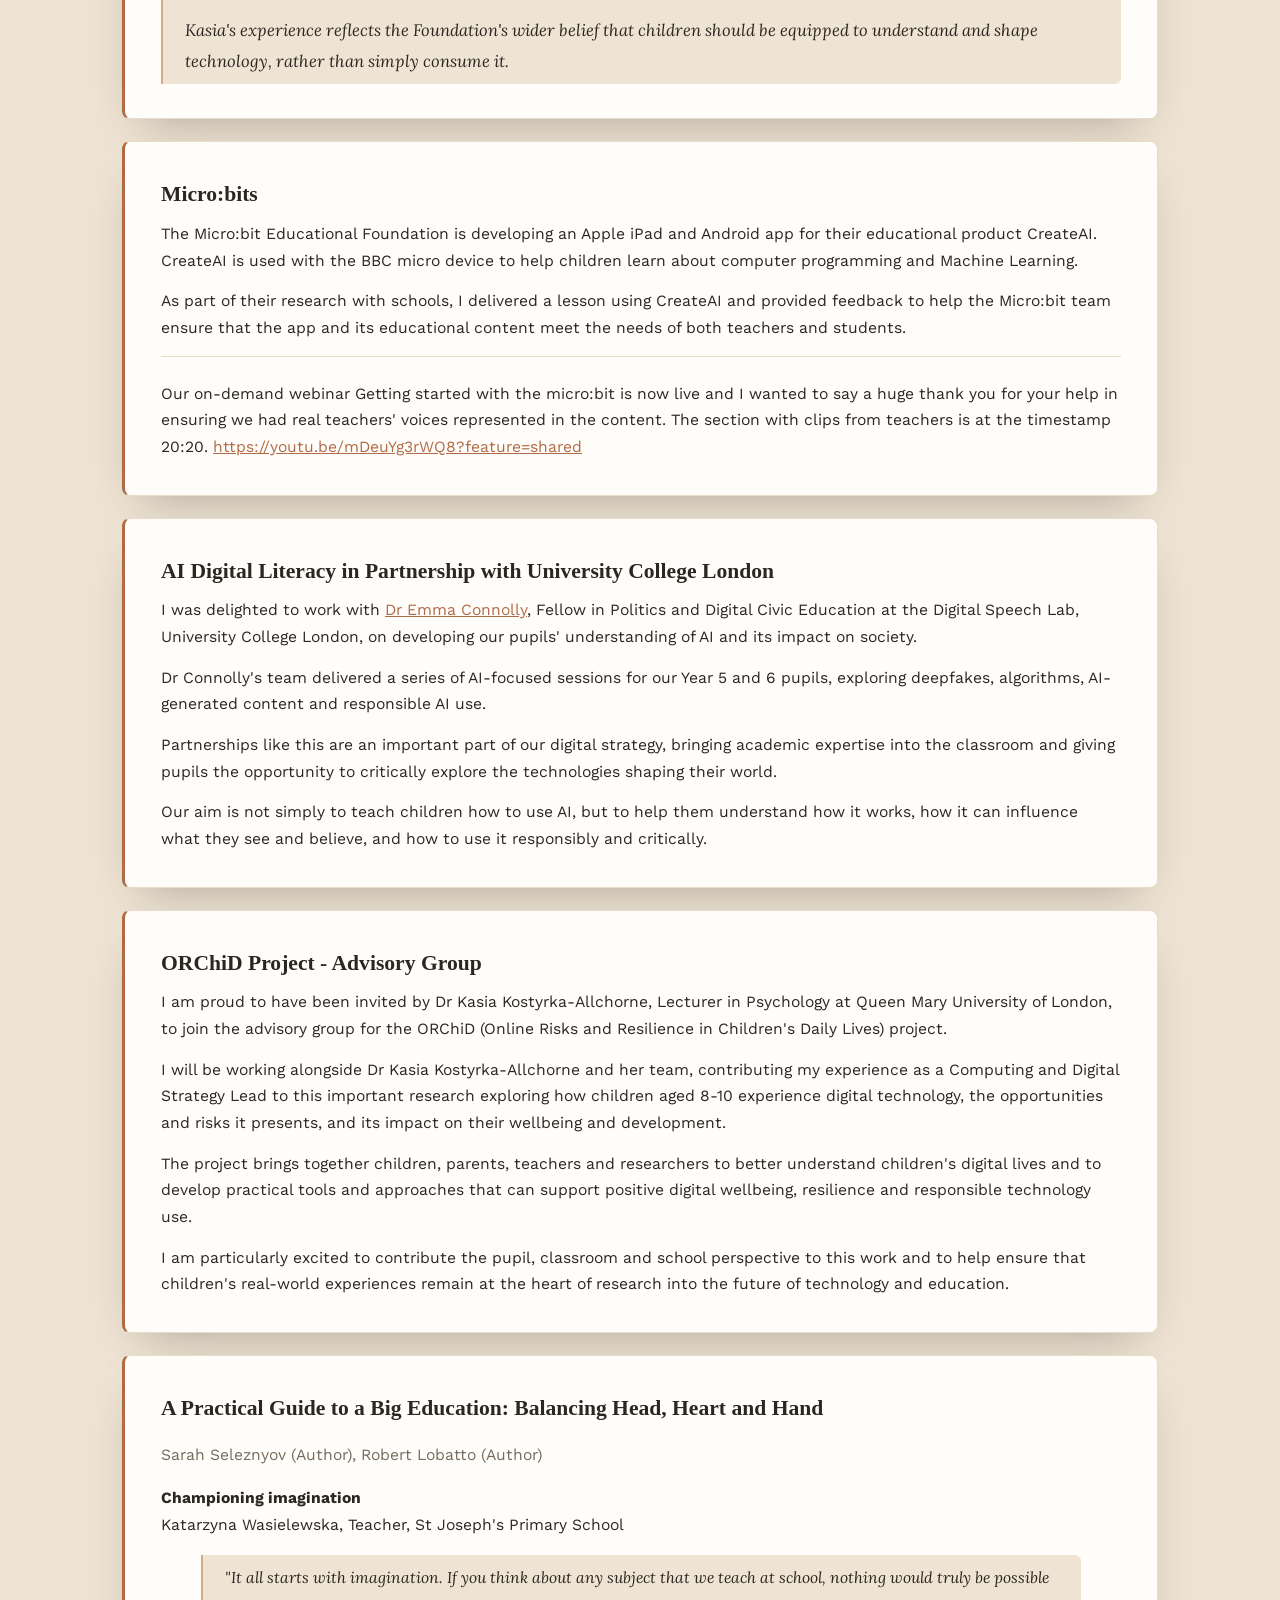
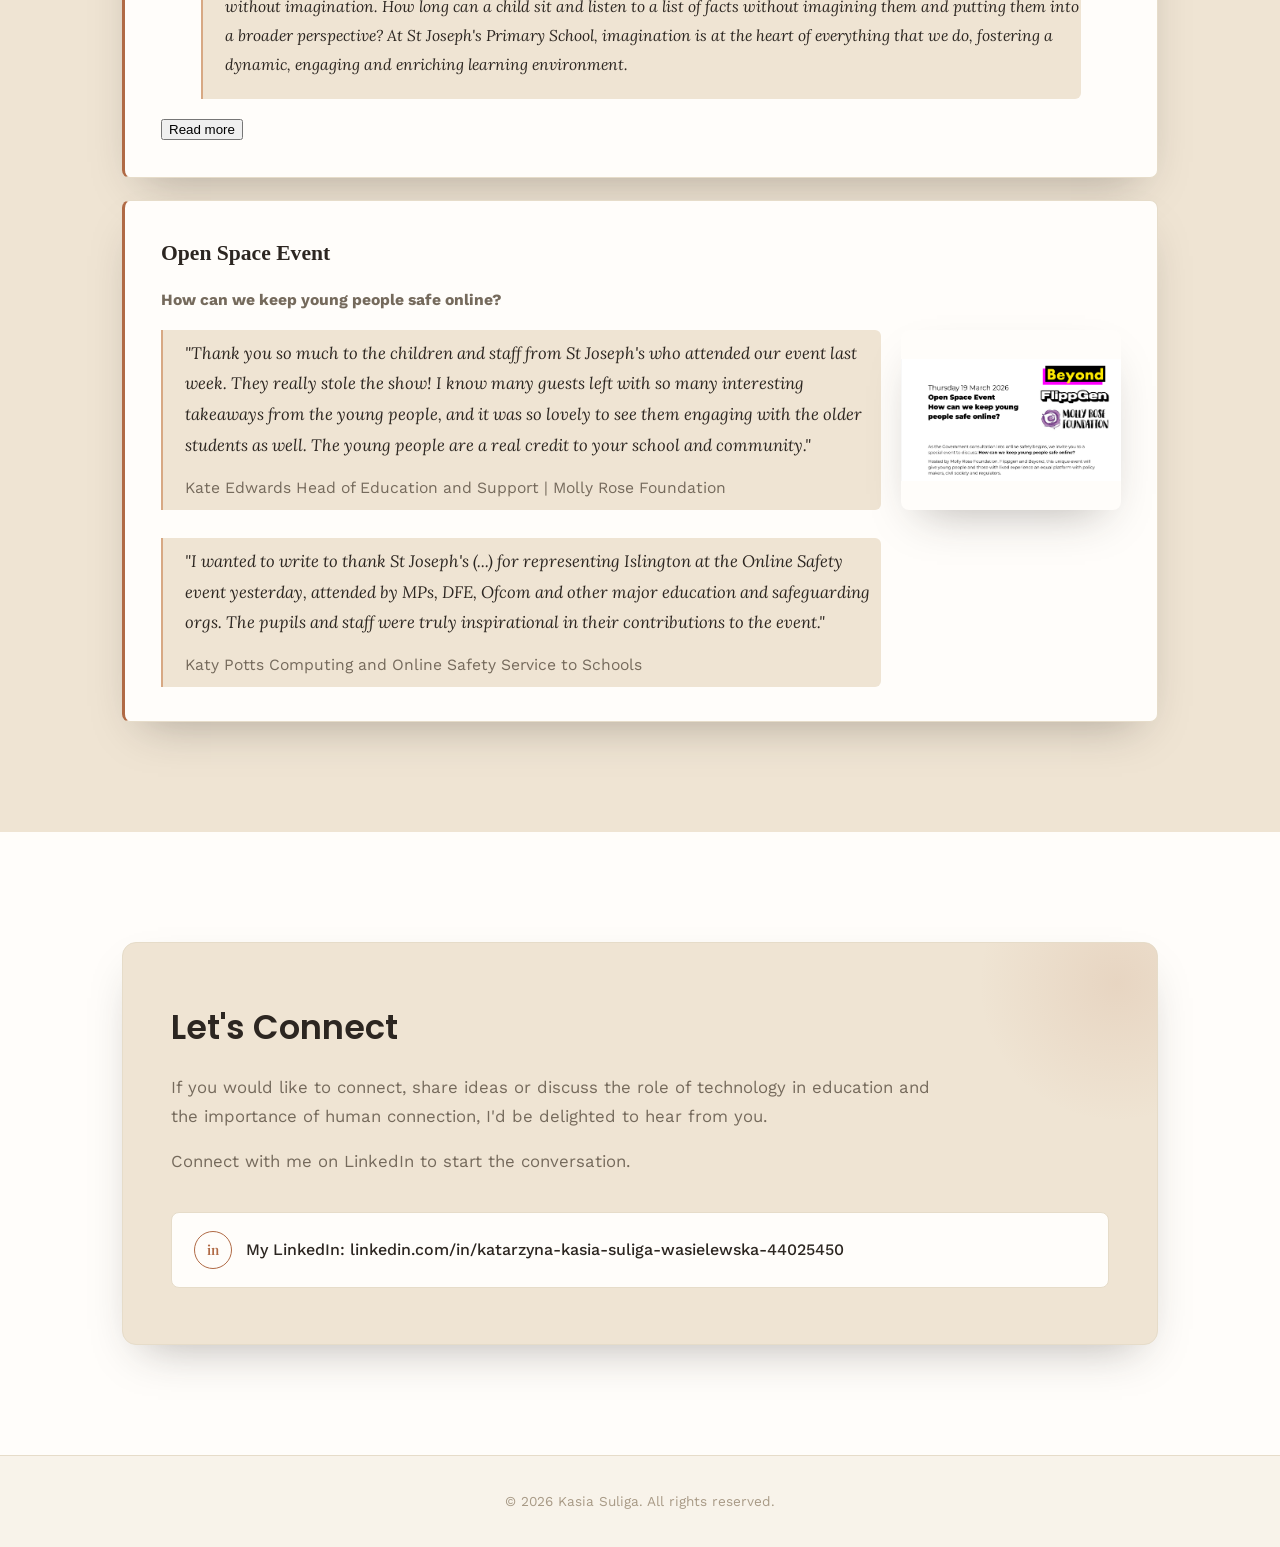
==== commit 7208adb1: "Implement basic HTTP server and add expandable quotes feature; create new HTML and CSS files for str" ====
--- a/index.html
+++ b/index.html
@@ -135,7 +135,18 @@
         <h3 class="media-title">A Practical Guide to a Big Education: Balancing Head, Heart and Hand</h3>
         <p class="media-subtext">Sarah Seleznyov (Author), Robert Lobatto (Author)</p>
         <div class="media-body">
-          <!-- Additional text can be added here -->
+          <p class="media-subtext"><strong>Championing imagination</strong><br>Katarzyna Wasielewska, Teacher, St Joseph's Primary School</p>
+          <blockquote class="media-quote expandable-quote">
+            <p>"It all starts with imagination. If you think about any subject that we teach at school, nothing would truly be possible without imagination. How long can a child sit and listen to a list of facts without imagining them and putting them into a broader perspective? At St Joseph's Primary School, imagination is at the heart of everything that we do, fostering a dynamic, engaging and enriching learning environment.</p>
+            <div class="quote-more" hidden>
+              <p>What has helped to bring children's imagination to life? Having that spark - that moment where we can bring their ideas to life through the curriculum. In science, children have used their creativity to repurpose junk, recreating natural structures like beehives, coral reefs and bird nests while learning about sustainability and the natural world. These tactile projects connect abstract concepts to tangible experiences, leaving a lasting impact.</p>
+              <p>Walking through our school, you'll see the power of imagination displayed on every wall. Our 3D displays, often created by our learners, bring current or past topics to life, transforming corridors into living galleries of their learning journeys. In our classrooms, learners don't just sit and listen; they actively participate, bringing lessons to life in ways that are as diverse as they are meaningful.</p>
+              <p>Take our religious education lessons, for example. When Year 5 (aged nine to ten) learned about the story of David and Goliath, we encouraged them to imagine themselves as part of the story. This immersion inspired them to create a digital movie that reimagined the biblical tale. But it didn't stop there - our music lessons added a new layer of creativity, as children composed an original soundtrack to complement their film. They explored the sounds of the battlefield, the tension of the crowd and the ultimate triumph, giving life to their imaginations through music.</p>
+              <p>Imagination extends to every corner of our curriculum. In computing, with coding and problem-solving at the heart of the lessons, we've discovered that creativity plays an equally vital role. At St Joseph's Primary School, coding isn't just about algorithms; it's about expressing ideas. Our robotics lessons are a prime example. Learners not only program robotic animals but also build their faces using LEGO®️ bricks or craft outfits for them through knitting and crocheting. One learner summed it up perfectly: "You don't have to worry about what job you'll do in the future. As long as you have imagination, you can always come up with a solution!"</p>
+              <p>At St Joseph's Primary School, imagination doesn't just enhance learning - it drives it. It bridges subjects, connects learners and prepares them for a world where creativity and problem-solving are invaluable. It's not just a method; it's a mindset that empowers every child to think beyond today's boundaries and imagine tomorrow's possibilities."</p>
+            </div>
+          </blockquote>
+          <button type="button" class="read-more-btn">Read more</button>
         </div>
       </div>
 
@@ -149,12 +160,11 @@
           </div>
           <img src="top_photo.jpg" alt="Photo from the Open Space Event" class="quote-photo" width="1115" height="617">
         </div>
-        <div class="quote-row">
+        <div class="quote-row quote-row--text-only">
           <div class="media-quote">
             <p>"I wanted to write to thank St Joseph's (...) for representing Islington at the Online Safety event yesterday, attended by MPs, DFE, Ofcom and other major education and safeguarding orgs. The pupils and staff were truly inspirational in their contributions to the event."</p>
             <p class="media-subtext">Katy Potts Computing and Online Safety Service to Schools</p>
           </div>
-          <img src="bottom_photo.jpg" alt="Photo from the Open Space Event" class="quote-photo" width="2048" height="1365">
         </div>
       </div>
 
